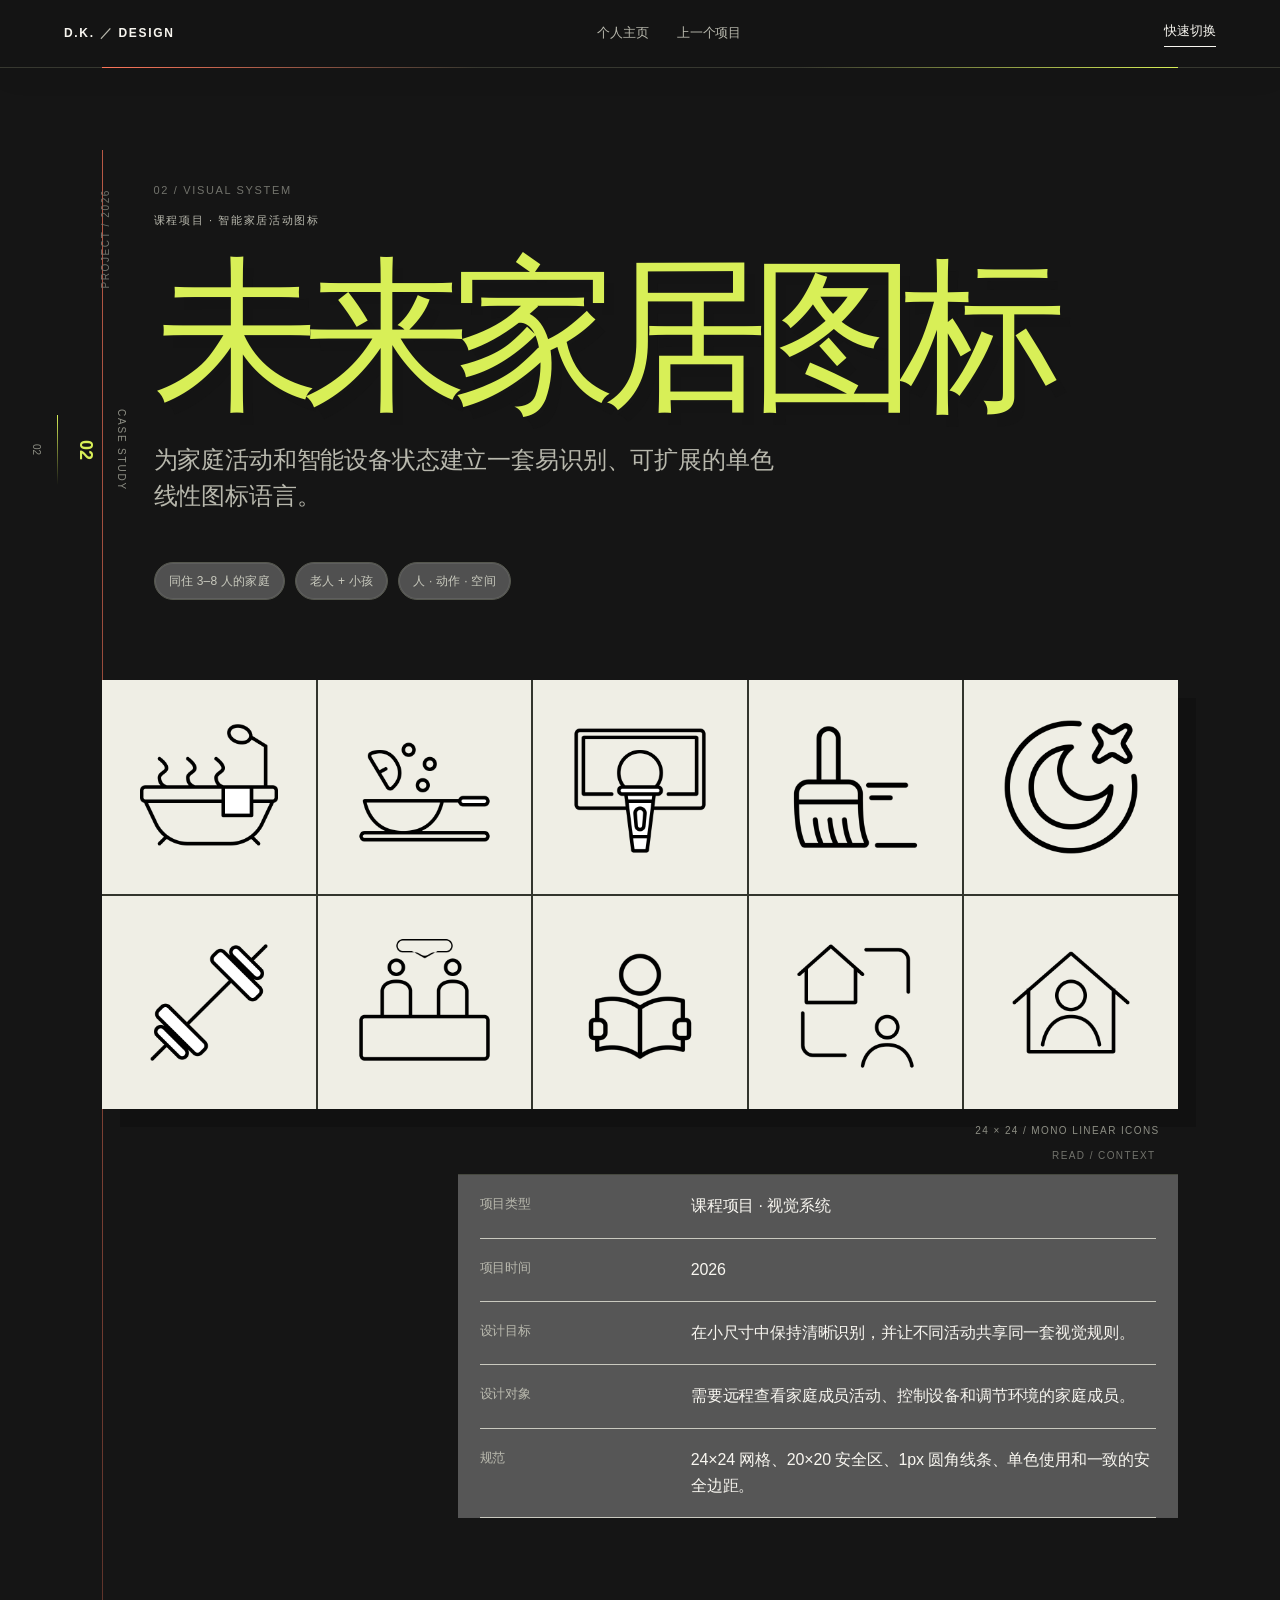
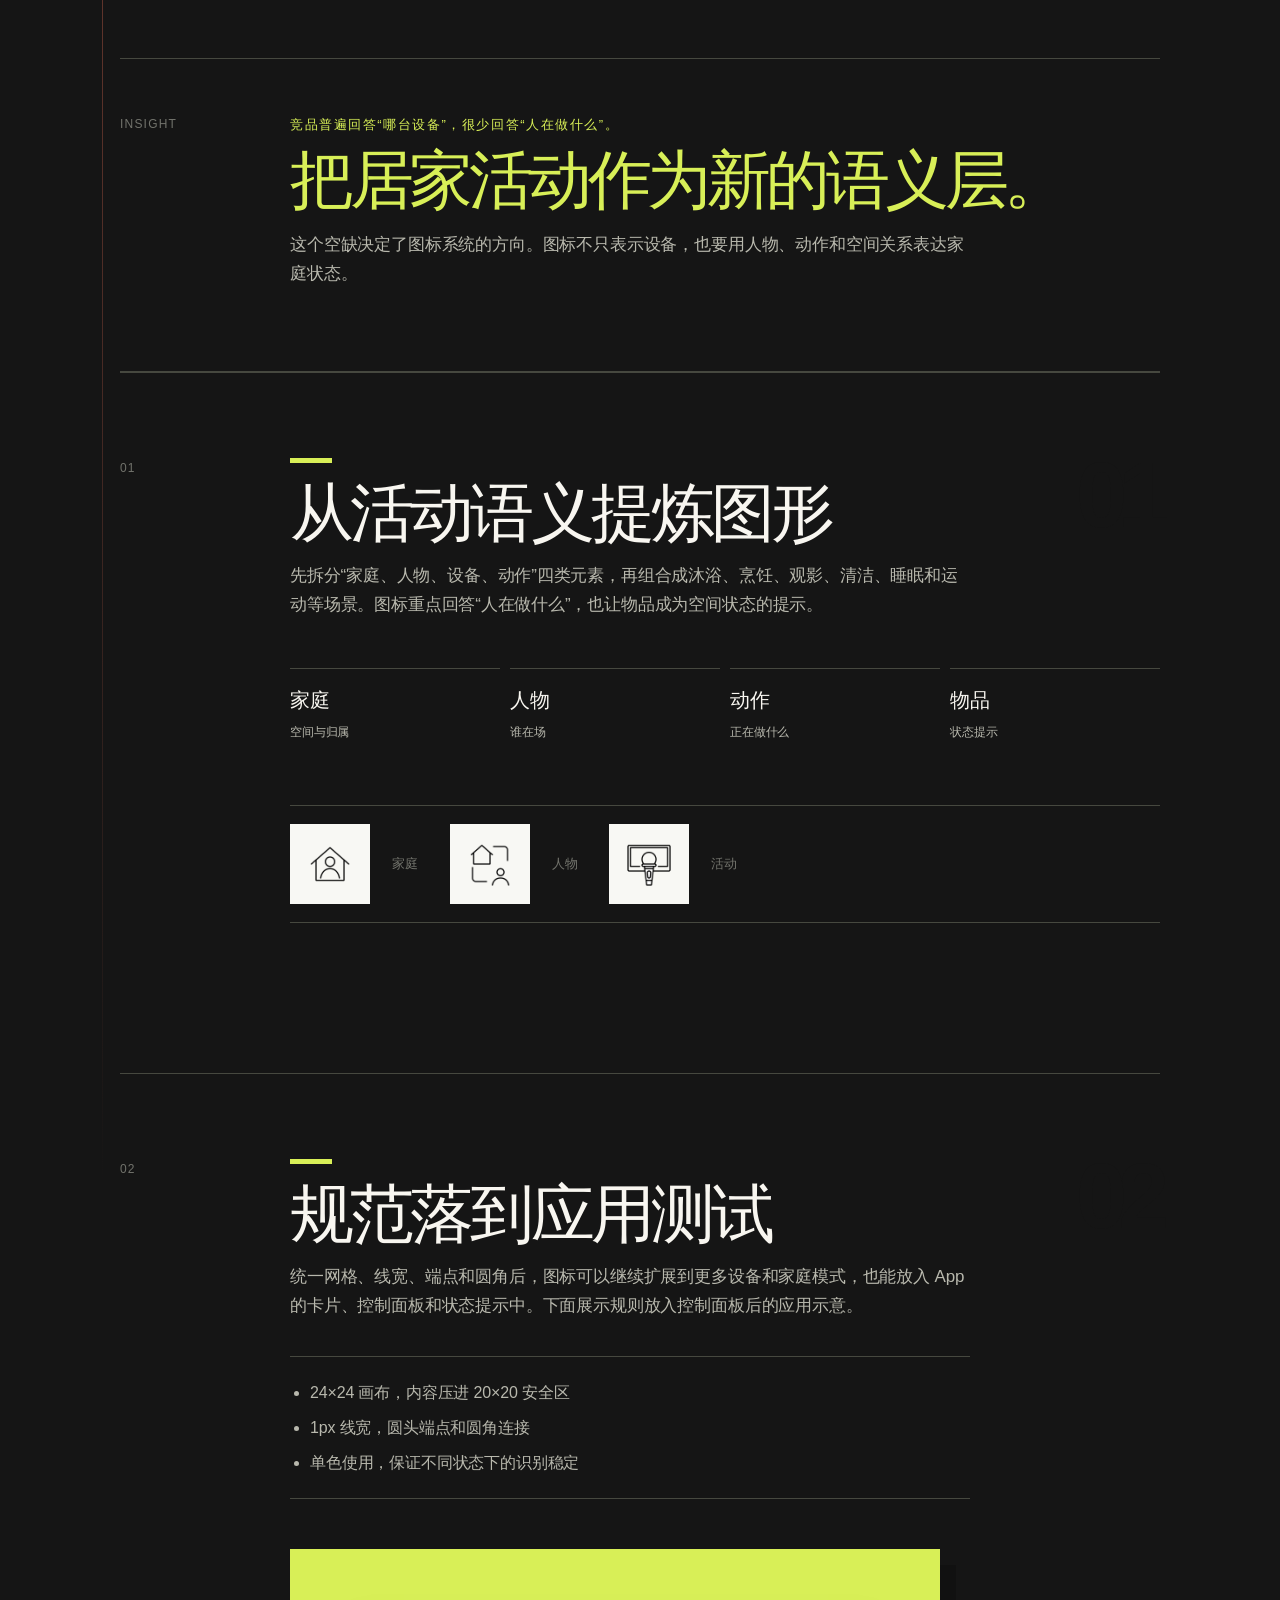
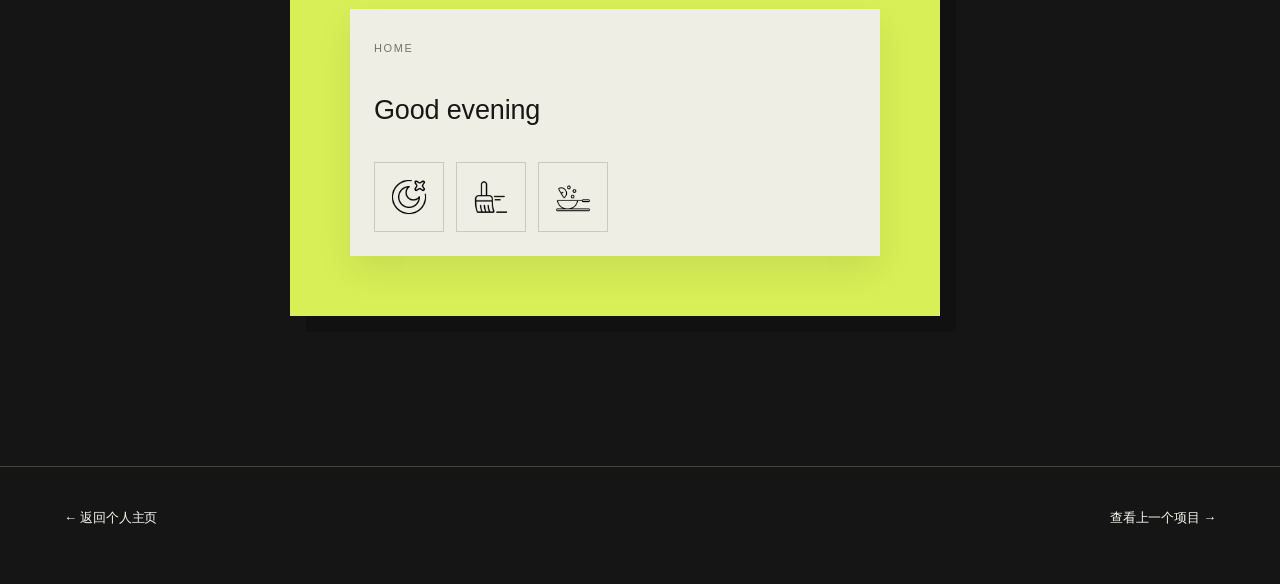
==== icons.html @ 0015fddf "Add portfolio site" ====
<!doctype html>
<html lang="zh-CN">
<head>
  <meta charset="UTF-8" />
  <meta name="viewport" content="width=device-width, initial-scale=1.0" />
  <meta name="description" content="未来家居图标：面向居家活动的智能家居图标系统设计项目。" />
  <title>未来家居图标｜邓康杰</title>
  <link rel="stylesheet" href="styles.css" />
</head>
<body class="case-page icons-page">
  <header class="site-header">
    <a class="brand" href="index.html" aria-label="返回个人主页">D.K. <span>／</span> DESIGN</a>
    <button class="menu-toggle" type="button" aria-expanded="false" aria-controls="site-nav">菜单</button>
    <nav id="site-nav" class="site-nav" aria-label="项目导航">
      <a href="index.html">个人主页</a><a href="movie.html">上一个项目</a>
    </nav>
    <button class="directory-trigger" type="button" aria-expanded="false" aria-controls="global-directory">快速切换</button>
  </header>

  <main>
    <div class="case-rail" aria-hidden="true"><span>CASE STUDY</span><b>02</b><i></i><small>02</small></div><section class="case-study section-pad">
      <div class="case-top reveal"><p class="eyebrow">02 / VISUAL SYSTEM</p><p class="case-date">课程项目 · 智能家居活动图标</p><h1>未来家居图标</h1><p class="case-lead">为家庭活动和智能设备状态建立一套易识别、可扩展的单色线性图标语言。</p><div class="case-tags"><span>同住 3–8 人的家庭</span><span>老人 + 小孩</span><span>人 · 动作 · 空间</span></div></div>
      <div class="icon-wall reveal"><img src="assets/icons/TJ-1.png" alt="浴缸图标" /><img src="assets/icons/TJ-2.png" alt="烹饪图标" /><img src="assets/icons/TJ-3.png" alt="观影图标" /><img src="assets/icons/TJ-4.png" alt="清洁图标" /><img src="assets/icons/TJ-5.png" alt="睡眠图标" /><img src="assets/icons/TJ-6.png" alt="运动图标" /><img src="assets/icons/TJ-7.png" alt="家庭互动图标" /><img src="assets/icons/TJ-8.png" alt="阅读图标" /><img src="assets/icons/TJ-9.png" alt="家庭成员图标" /><img src="assets/icons/TJ-10.png" alt="居家图标" /></div>
      <div class="case-meta reveal"><p>项目类型</p><strong>课程项目 · 视觉系统</strong><p>项目时间</p><strong>2026</strong><p>设计目标</p><strong>在小尺寸中保持清晰识别，并让不同活动共享同一套视觉规则。</strong><p>设计对象</p><strong>需要远程查看家庭成员活动、控制设备和调节环境的家庭成员。</strong><p>规范</p><strong>24×24 网格、20×20 安全区、1px 圆角线条、单色使用和一致的安全边距。</strong></div>
      <div class="case-insight reveal"><div class="case-label">INSIGHT</div><div><p class="insight-kicker">竞品普遍回答“哪台设备”，很少回答“人在做什么”。</p><h2>把居家活动作为新的语义层。</h2><p>这个空缺决定了图标系统的方向。图标不只表示设备，也要用人物、动作和空间关系表达家庭状态。</p></div></div>
      <div class="case-section reveal" data-step="01"><div class="case-label">01</div><div><h2>从活动语义提炼图形</h2><p>先拆分“家庭、人物、设备、动作”四类元素，再组合成沐浴、烹饪、观影、清洁、睡眠和运动等场景。图标重点回答“人在做什么”，也让物品成为空间状态的提示。</p><div class="semantic-grid"><div><strong>家庭</strong><span>空间与归属</span></div><div><strong>人物</strong><span>谁在场</span></div><div><strong>动作</strong><span>正在做什么</span></div><div><strong>物品</strong><span>状态提示</span></div></div><div class="icon-row"><img src="assets/icons/TJ-10.png" alt="居家图标" /><span>家庭</span><img src="assets/icons/TJ-9.png" alt="家庭成员图标" /><span>人物</span><img src="assets/icons/TJ-3.png" alt="观影图标" /><span>活动</span></div></div></div>
      <div class="case-section reveal" data-step="02"><div class="case-label">02</div><div><h2>规范落到应用测试</h2><p>统一网格、线宽、端点和圆角后，图标可以继续扩展到更多设备和家庭模式，也能放入 App 的卡片、控制面板和状态提示中。下面展示规则放入控制面板后的应用示意。</p><ul class="spec-list"><li>24×24 画布，内容压进 20×20 安全区</li><li>1px 线宽，圆头端点和圆角连接</li><li>单色使用，保证不同状态下的识别稳定</li></ul><div class="icon-application"><div class="fake-ui"><span>HOME</span><b>Good evening</b><div class="fake-icons"><img src="assets/icons/TJ-5.png" alt="睡眠图标" /><img src="assets/icons/TJ-4.png" alt="清洁图标" /><img src="assets/icons/TJ-2.png" alt="烹饪图标" /></div></div></div></div></div>
    </section>
  </main>
  <div id="global-directory" class="global-directory" role="dialog" aria-modal="true" aria-labelledby="directory-title" hidden>
    <div class="directory-panel">
      <div class="directory-head"><p class="eyebrow">QUICK DIRECTORY</p><button class="directory-close" type="button" aria-label="关闭作品目录">×</button></div>
      <h2 id="directory-title">作品目录</h2>
      <p class="directory-description">快速进入项目页面，也可以回到首页查看完整目录。</p>
      <div class="directory-list">
        <a class="directory-item" href="index.html#works"><span>00</span><strong>作品目录</strong><small>INDEX</small><i aria-hidden="true">↗</i></a>
        <a class="directory-item" href="movie.html"><span>01</span><strong>电影盒子</strong><small>PRODUCT EXPERIENCE</small><i aria-hidden="true">↗</i></a>
        <a class="directory-item" href="icons.html"><span>02</span><strong>未来家居图标</strong><small>VISUAL SYSTEM</small><i aria-hidden="true">↗</i></a>
      </div>
    </div>
  </div>
  <footer class="case-footer section-pad"><a href="index.html">← 返回个人主页</a><a href="movie.html">查看上一个项目 →</a></footer>
  <div class="lightbox" role="dialog" aria-modal="true" aria-label="图片预览" hidden><button class="lightbox-close" aria-label="关闭图片预览">×</button><img src="" alt="" /></div>
  <script src="script.js"></script>
</body>
</html>
---- styles.css ----
:root{--ink:#1c1c1b;--muted:#777773;--line:#d9d9d2;--paper:#f8f8f4;--accent:#c9d9c2;--max:1180px}*{box-sizing:border-box}html{scroll-behavior:smooth}body{margin:0;color:var(--ink);background:var(--paper);font-family:Arial,"Microsoft YaHei",sans-serif;font-size:16px;line-height:1.7}a{color:inherit;text-decoration:none}img{display:block;max-width:100%}.site-header{position:fixed;z-index:10;top:0;left:0;right:0;height:68px;padding:0 5vw;display:flex;align-items:center;justify-content:space-between;background:rgba(248,248,244,.9);backdrop-filter:blur(14px);border-bottom:1px solid rgba(28,28,27,.08)}.brand{font-size:12px;letter-spacing:.14em}.brand span{color:#9a9a92}.site-nav{display:flex;gap:28px;font-size:13px}.site-nav a:hover,.text-link:hover{color:#7b9472}.menu-toggle{display:none;background:none;border:0;font:inherit}.section-pad{max-width:var(--max);margin:auto;padding-left:5vw;padding-right:5vw}.hero{min-height:94vh;padding-top:170px;display:grid;grid-template-columns:1.2fr .8fr;align-items:center;border-bottom:1px solid var(--line)}.eyebrow,.project-no,.case-date{font-size:11px;letter-spacing:.15em;color:var(--muted);text-transform:uppercase}.hero h1{font-size:clamp(48px,8vw,108px);line-height:1.02;font-weight:400;letter-spacing:-.07em;margin:28px 0}.hero h1 em{font-style:normal;color:#7a9472}.hero-intro{max-width:450px;color:var(--muted);font-size:17px}.text-link{display:inline-flex;gap:20px;margin-top:28px;border-bottom:1px solid var(--ink);padding-bottom:6px;font-size:13px}.hero-mark{justify-self:end;width:230px;height:230px;border:1px solid var(--ink);border-radius:50%;display:flex;flex-direction:column;align-items:center;justify-content:center;transform:rotate(12deg)}.hero-mark span{font-size:70px;line-height:1;font-weight:700}.hero-mark b{font-size:11px;letter-spacing:.2em}.work{padding-top:150px}.section-heading h2,.about h2,.site-footer h2{font-weight:400;font-size:clamp(38px,5vw,68px);line-height:1.12;letter-spacing:-.05em;margin:18px 0 80px}.project-list{display:grid;gap:100px}.project-card{display:grid;grid-template-columns:35% 65%;min-height:520px;border-top:1px solid var(--line);padding-top:26px}.project-info{padding-right:50px}.project-info h3{font-size:clamp(36px,5vw,70px);font-weight:400;letter-spacing:-.06em;margin:35px 0 20px}.project-info p:not(.project-no){color:var(--muted);max-width:310px}.project-visual{background:#dce9d7;padding:25px;display:flex;align-items:center;justify-content:center}.project-visual img{width:52%;box-shadow:0 20px 40px rgba(0,0,0,.12)}.project-icons{background:#1f1f1d;color:#f8f8f4;padding:26px 0 0 26px}.project-icons .project-no,.project-icons .project-info p:not(.project-no){color:#a8aaa2}.project-icons .text-link{border-color:#f8f8f4}.icon-showcase{background:#e8e7df;display:grid;grid-template-columns:repeat(2,1fr);gap:1px;padding:60px}.icon-showcase img{background:white;width:100%;padding:18px}.about{display:grid;grid-template-columns:1fr 1fr;gap:100px;padding-top:180px;padding-bottom:180px;border-bottom:1px solid var(--line)}.about h2{margin-bottom:0}.about-copy{max-width:430px;align-self:end;color:var(--muted)}.small-note{font-size:13px;margin-top:50px}.case-study{padding-top:160px}.case-top{max-width:900px}.case-top h2{font-size:clamp(60px,10vw,150px);font-weight:400;letter-spacing:-.09em;line-height:.95;margin:38px 0}.case-lead{font-size:21px;max-width:660px;color:var(--muted)}.case-hero-image{width:100%;margin:80px 0 25px;max-height:680px;object-fit:cover;object-position:top}.case-meta{display:grid;grid-template-columns:1fr 2fr;max-width:650px;margin:65px 0 140px;margin-left:auto;border-top:1px solid var(--line)}.case-meta>*{padding:18px 0;border-bottom:1px solid var(--line);margin:0}.case-meta p{color:var(--muted);font-size:13px}.case-meta strong{font-weight:400}.case-section{display:grid;grid-template-columns:130px 1fr;gap:40px;border-top:1px solid var(--line);padding:60px 0 120px}.case-label{font-size:12px;color:var(--muted);letter-spacing:.1em}.case-section h3{font-size:clamp(30px,4vw,52px);font-weight:400;letter-spacing:-.05em;margin:0 0 18px}.case-section p{max-width:680px;color:var(--muted);font-size:17px}.split-images{display:grid;grid-template-columns:1fr 1fr;gap:20px;margin-top:55px}.split-images figure{margin:0}.split-images img{width:100%;height:420px;object-fit:cover;object-position:top}.split-images figcaption{font-size:12px;color:var(--muted);margin-top:10px}.process-strip{display:flex;gap:22px;align-items:center;margin:55px 0 20px;font-size:18px}.process-strip i{color:#91a689;font-style:normal}.phone-grid{display:grid;grid-template-columns:repeat(4,1fr);gap:14px;margin-top:55px}.phone-grid img{width:100%;height:480px;object-fit:cover;object-position:top;background:#eee}.icon-case{background:#e9e9e2;max-width:none;padding-left:max(5vw,calc((100vw - var(--max))/2 + 5vw));padding-right:max(5vw,calc((100vw - var(--max))/2 + 5vw))}.icon-wall{display:grid;grid-template-columns:repeat(5,1fr);gap:1px;margin-top:80px;background:#d2d2ca}.icon-wall img{background:#f8f8f4;padding:22px;width:100%}.icon-row{display:flex;align-items:center;gap:22px;margin-top:55px}.icon-row img{width:80px;background:#f8f8f4;padding:12px}.icon-row span{font-size:13px;color:var(--muted);margin-right:10px}.icon-application{margin-top:50px;background:#d5dfd0;padding:60px;max-width:650px}.fake-ui{background:#f8f8f4;padding:24px;min-height:240px;box-shadow:0 15px 35px rgba(0,0,0,.08)}.fake-ui span{font-size:11px;color:var(--muted);letter-spacing:.15em}.fake-ui b{display:block;font-size:27px;font-weight:400;margin:28px 0}.fake-icons{display:flex;gap:12px}.fake-icons img{width:70px;padding:12px;border:1px solid var(--line)}.site-footer{padding-top:160px;padding-bottom:40px;display:grid;grid-template-columns:1fr 1fr;gap:80px}.site-footer h2{margin-bottom:0}.footer-links{align-self:end}.footer-links a{font-size:18px;border-bottom:1px solid var(--ink)}.footer-links p{color:var(--muted);font-size:13px}.copyright{grid-column:1/-1;border-top:1px solid var(--line);padding-top:22px;color:var(--muted);font-size:12px}.reveal{opacity:0;transform:translateY(24px);transition:opacity .7s ease,transform .7s ease}.reveal.visible{opacity:1;transform:none}.lightbox{position:fixed;z-index:20;inset:0;background:rgba(20,20,18,.9);display:grid;place-items:center;padding:5vw}.lightbox[hidden]{display:none}.lightbox img{max-height:90vh;max-width:90vw;object-fit:contain}.lightbox-close{position:absolute;right:28px;top:18px;background:none;border:0;color:white;font-size:42px;font-weight:200;cursor:pointer}@media(max-width:700px){.site-header{height:58px;padding:0 20px}.menu-toggle{display:block;font-size:12px}.site-nav{display:none;position:absolute;top:58px;left:0;right:0;background:var(--paper);padding:18px 20px;flex-direction:column;gap:10px;border-bottom:1px solid var(--line)}.site-nav.open{display:flex}.hero{min-height:auto;padding-top:130px;padding-bottom:90px;display:block}.hero h1{font-size:58px}.hero-intro{font-size:16px}.hero-mark{width:150px;height:150px;margin:70px 0 0 auto}.hero-mark span{font-size:46px}.work{padding-top:100px}.section-heading h2{margin-bottom:55px}.section-note{margin-top:-35px;margin-bottom:40px}.catalog-toolbar{gap:20px;margin-bottom:40px}.project-list{gap:75px}.project-card{display:block;min-height:0;padding-top:18px}.project-info{padding-right:0}.project-info h3{font-size:48px;margin:20px 0 12px}.project-visual{margin-top:35px;padding:18px}.project-visual img{width:60%}.project-icons{padding:18px 0 0 18px}.icon-showcase{padding:28px}.about{display:block;padding-top:110px;padding-bottom:110px}.about h2{margin-bottom:45px}.case-study{padding-top:100px}.case-top h2{font-size:70px;margin:26px 0}.case-lead{font-size:18px}.case-hero-image{margin-top:50px}.case-meta{margin:45px 0 90px;grid-template-columns:1fr 1.6fr}.case-section{grid-template-columns:1fr;gap:14px;padding:38px 0 75px}.case-section h3{font-size:36px}.case-section p{font-size:16px}.split-images{grid-template-columns:1fr;gap:28px;margin-top:35px}.split-images img{height:auto}.process-strip{gap:9px;font-size:14px}.phone-grid{grid-template-columns:repeat(2,1fr);gap:9px;margin-top:35px}.phone-grid img{height:330px}.icon-wall{grid-template-columns:repeat(2,1fr);margin-top:50px}.icon-row{gap:10px;flex-wrap:wrap}.icon-row img{width:60px}.icon-application{padding:25px;margin-top:35px}.site-footer{display:block;padding-top:110px}.footer-links{margin-top:50px}.copyright{margin-top:90px}}
.section-note{color:var(--muted);max-width:420px;margin-top:-56px;margin-bottom:56px}.catalog-toolbar{display:flex;gap:28px;border-bottom:1px solid var(--line);margin-bottom:55px;overflow:auto}.catalog-filter{background:none;border:0;border-bottom:2px solid transparent;padding:0 0 14px;color:var(--muted);font:inherit;font-size:13px;white-space:nowrap;cursor:pointer}.catalog-filter span{font-size:11px;margin-left:8px}.catalog-filter.is-active{color:var(--ink);border-color:var(--ink)}
.directory-trigger{background:none;border:0;border-bottom:1px solid var(--ink);padding:0 0 3px;color:var(--ink);font:inherit;font-size:13px;cursor:pointer}.global-directory{position:fixed;z-index:30;inset:0;background:rgba(28,28,27,.18);backdrop-filter:blur(6px)}.global-directory[hidden]{display:none}.directory-panel{position:absolute;top:0;right:0;width:min(520px,92vw);height:100%;background:var(--paper);padding:42px clamp(26px,5vw,70px);box-shadow:-20px 0 60px rgba(0,0,0,.12);overflow:auto}.directory-head{display:flex;align-items:center;justify-content:space-between}.directory-close{border:0;background:none;font-size:36px;font-weight:200;line-height:1;cursor:pointer}.directory-panel h2{font-size:clamp(48px,7vw,82px);font-weight:400;letter-spacing:-.07em;line-height:1;margin:80px 0 20px}.directory-description{color:var(--muted);max-width:300px;margin-bottom:55px}.directory-list{border-top:1px solid var(--line)}.directory-item{display:grid;grid-template-columns:40px 1fr auto 22px;align-items:center;gap:12px;padding:22px 0;border-bottom:1px solid var(--line);transition:padding .25s ease,background .25s ease}.directory-item:hover{padding-left:10px;background:#eef0e9}.directory-item span{font-size:12px;color:var(--muted)}.directory-item strong{font-size:20px;font-weight:400}.directory-item small{font-size:11px;color:var(--muted);letter-spacing:.08em}.directory-item i{font-style:normal;color:var(--muted)}.directory-open{overflow:hidden}@media(max-width:700px){.site-header{gap:16px}.directory-trigger{margin-left:auto}.directory-panel{padding:28px 22px}.directory-panel h2{margin-top:65px}.directory-item{grid-template-columns:32px 1fr 20px}.directory-item small{display:none}}

/* Editorial visual direction */
:root{--ink:#171715;--muted:#72736c;--line:#c9c9bf;--paper:#f1eee7;--night:#151515;--lime:#d8ef57;--coral:#ff765a;--sage:#b9d4bd}
body{background:var(--paper);color:var(--ink);font-family:"Arial","Microsoft YaHei",sans-serif;letter-spacing:-.01em}.site-header{background:rgba(241,238,231,.88);border-bottom:1px solid rgba(23,23,21,.16)}.brand{font-weight:700;color:var(--ink)}.hero{max-width:none;min-height:100vh;padding:150px 8vw 90px;background:var(--night);color:#f8f6f0;grid-template-columns:minmax(0,1.5fr) minmax(220px,.5fr);position:relative;overflow:hidden}.hero:before{content:"";position:absolute;width:42vw;height:42vw;right:-14vw;top:15vh;border-radius:50%;background:radial-gradient(circle at 35% 35%,var(--coral),transparent 62%);opacity:.9;filter:blur(4px)}.hero:after{content:"";position:absolute;left:54%;bottom:-20%;width:22vw;height:70vh;background:var(--lime);transform:rotate(27deg);opacity:.85}.hero-copy,.hero-mark{position:relative;z-index:1}.hero .eyebrow{color:#aaa99f}.hero h1{font-size:clamp(66px,11vw,168px);line-height:.9;letter-spacing:-.1em;margin:34px 0 38px;max-width:920px}.hero h1 em{color:var(--lime)}.hero-intro{color:#bcbcb4;max-width:500px;font-size:18px;line-height:1.8}.hero .text-link{border-color:#f8f6f0}.hero-mark{justify-self:end;width:250px;height:250px;border-color:#f8f6f0;transform:rotate(-11deg);background:rgba(255,255,255,.04)}.hero-mark span{color:var(--lime)}.hero-mark b{color:#f8f6f0}.work{max-width:none;padding:150px 8vw 170px}.section-heading h2,.about h2,.site-footer h2{font-size:clamp(52px,7vw,112px);letter-spacing:-.1em}.section-heading{max-width:740px}.section-note{font-size:18px;max-width:500px}.catalog-toolbar{margin-top:75px;border-color:var(--ink);gap:34px}.catalog-filter{font-size:14px}.project-list{gap:140px}.project-card{min-height:650px;grid-template-columns:31% 69%;border-top:2px solid var(--ink);padding-top:28px;position:relative}.project-card:nth-child(2){transform:translateX(7vw)}.project-info{padding-right:70px}.project-info h3{font-size:clamp(50px,7vw,108px);line-height:.9;margin:44px 0 28px}.project-info p:not(.project-no){font-size:17px;line-height:1.8}.project-visual{padding:50px;background:var(--sage);min-height:580px;align-items:center}.project-visual img{width:46%;box-shadow:28px 28px 0 rgba(23,23,21,.18);transition:transform .4s ease}.project-card:hover .project-visual img{transform:translateY(-10px) rotate(2deg)}.project-icons{background:var(--night);color:#f8f6f0;padding:28px 0 0 28px}.project-icons .project-visual{background:var(--lime)}.project-icons .project-info p:not(.project-no){color:#c4c4ba}.icon-showcase{background:#e2e3d7;padding:55px;gap:8px}.icon-showcase img{padding:25px}.about{max-width:none;padding:170px 8vw;background:#d9dfd5;border:0;grid-template-columns:1.15fr .85fr}.about h2{font-size:clamp(50px,6.6vw,100px)}.about-copy{color:#4c554c;font-size:18px;line-height:1.8}.case-study{max-width:none;padding:170px 8vw 0}.case-study:not(.icon-case){background:#f1eee7}.case-top{max-width:1050px}.case-top h2{font-size:clamp(82px,13vw,205px);line-height:.82;color:var(--ink)}.case-lead{font-size:24px;line-height:1.5;max-width:720px}.case-hero-image{margin:90px 0 30px;max-height:720px;box-shadow:20px 20px 0 var(--coral);object-fit:cover}.case-meta{max-width:720px}.case-section{max-width:1040px;margin-left:auto;margin-right:auto;padding:85px 0 150px}.case-section h3{font-size:clamp(40px,5vw,76px);line-height:.95}.split-images img{height:520px}.process-strip{font-size:25px;border-top:1px solid var(--ink);border-bottom:1px solid var(--ink);padding:22px 0;justify-content:space-between}.phone-grid img{height:520px}.icon-case{background:var(--night);color:#f8f6f0}.icon-case .eyebrow,.icon-case .case-date,.icon-case .case-lead,.icon-case .case-meta p,.icon-case .case-section p{color:#b8b8ad}.icon-case .case-top h2{color:var(--lime)}.icon-wall{background:#33352d;gap:2px}.icon-wall img{background:#efeee5}.icon-case .case-section{border-color:#46483f}.icon-application{background:var(--lime)}.fake-ui{background:#efeee5;color:var(--ink)}.site-footer{max-width:none;padding:170px 8vw 45px;background:var(--coral);color:var(--ink)}.site-footer .eyebrow{color:#5d2c22}.footer-links a{border-color:var(--ink)}.copyright{border-color:rgba(23,23,21,.4)}.directory-panel{background:#f1eee7}.directory-item:hover{background:var(--lime)}
@media(max-width:700px){.hero{padding:125px 22px 80px;min-height:850px;display:block}.hero:after{left:58%;bottom:-15%;width:28vw}.hero h1{font-size:65px;line-height:.92}.hero-intro{font-size:16px}.hero-mark{width:150px;height:150px;margin:80px 0 0 auto}.work{padding:100px 22px}.section-heading h2{font-size:58px}.catalog-toolbar{margin-top:55px}.project-list{gap:90px}.project-card,.project-card:nth-child(2){display:block;min-height:0;transform:none}.project-info{padding-right:0}.project-info h3{font-size:62px}.project-visual{min-height:390px;padding:30px}.project-visual img{width:58%}.project-icons{padding:18px 0 0 18px}.icon-showcase{padding:25px}.about{padding:110px 22px;display:block}.about h2{font-size:56px}.about-copy{font-size:16px;margin-top:42px}.case-study{padding:110px 22px 0}.case-top h2{font-size:78px}.case-lead{font-size:19px}.case-hero-image{margin-top:60px;box-shadow:12px 12px 0 var(--coral)}.case-section{padding:55px 0 90px}.process-strip{font-size:16px;gap:8px}.phone-grid img{height:380px}.icon-wall{margin-top:55px}.site-footer{padding:110px 22px 35px}.site-footer h2{font-size:58px}}

/* Layout refinements */
.site-header{gap:28px}
.directory-trigger{margin-left:auto}
.design-brief{max-width:none;padding-top:150px;padding-bottom:155px;background:var(--night);color:#f8f6f0;display:grid;grid-template-columns:minmax(280px,.85fr) minmax(0,1.15fr);gap:9vw;position:relative;overflow:hidden}
.design-brief:after{content:"";position:absolute;width:34vw;height:34vw;border-radius:50%;right:-13vw;bottom:-18vw;background:var(--coral);opacity:.85}
.brief-heading,.brief-grid{position:relative;z-index:1}
.brief-heading .eyebrow{color:#aaa99f}
.brief-heading h2{font-size:clamp(50px,6vw,96px);line-height:.94;letter-spacing:-.09em;font-weight:400;margin:28px 0 0}
.brief-grid{display:grid;grid-template-columns:repeat(3,1fr);gap:16px;align-self:end}
.brief-grid article{border-top:1px solid #5f6059;padding-top:18px;min-height:230px}
.brief-grid article span{font:700 12px/1 Arial,sans-serif;color:var(--lime)}
.brief-grid h3{font-size:21px;line-height:1.2;font-weight:400;margin:38px 0 14px}
.brief-grid p{color:#b8b8ad;font-size:15px;line-height:1.7;margin:0;max-width:220px}
.project-card:nth-child(2){transform:none;grid-template-columns:69% 31%}
.project-card:nth-child(2) .project-info{order:2;padding-left:70px;padding-right:0}
.project-card:nth-child(2) .project-visual{order:1}
.case-tags{display:flex;flex-wrap:wrap;gap:10px;margin-top:48px}
.case-tags span{border:1px solid var(--line);border-radius:999px;padding:8px 14px;color:var(--muted);font-size:12px;letter-spacing:.02em}
.icon-case .case-tags span{border-color:#55574e;color:#c8c9bd}
.case-meta{grid-template-columns:1fr 2.2fr}
.case-meta strong{line-height:1.65}
@media(max-width:700px){
  .site-header{gap:12px}
  .directory-trigger{margin-left:auto}
  .design-brief{display:block;padding:100px 22px 105px}
  .design-brief:after{width:65vw;height:65vw;right:-30vw;bottom:-30vw}
  .brief-heading h2{font-size:56px}
  .brief-grid{grid-template-columns:1fr;gap:42px;margin-top:72px}
  .brief-grid article{min-height:0;padding-top:15px}
  .brief-grid h3{margin:22px 0 10px}
  .project-card:nth-child(2){display:block}
  .project-card:nth-child(2) .project-info{padding-left:0}
  .project-card:nth-child(2) .project-visual{order:initial}
  .case-tags{gap:7px;margin-top:34px}
  .case-tags span{padding:7px 11px;font-size:11px}
  .case-meta{grid-template-columns:1fr 1.6fr}
}

/* Separated page layout */
.home-page .site-header,.case-page .site-header{background:rgba(241,238,231,.9)}
.home-hero{max-width:none;min-height:100vh;padding:170px 8vw 110px;background:var(--night);color:#f8f6f0;display:grid;grid-template-columns:minmax(0,1.4fr) minmax(220px,.6fr);align-items:center;position:relative;overflow:hidden}
.home-hero:before{content:"";position:absolute;width:44vw;height:44vw;right:-14vw;top:12vh;border-radius:50%;background:radial-gradient(circle at 35% 35%,var(--coral),transparent 63%)}
.home-hero:after{content:"";position:absolute;left:57%;bottom:-26%;width:20vw;height:70vh;background:var(--lime);transform:rotate(28deg);opacity:.9}
.home-hero-copy,.home-index{position:relative;z-index:1}
.home-hero .eyebrow{color:#aaa99f}
.home-hero h1{font-size:clamp(72px,12vw,174px);line-height:.9;letter-spacing:-.1em;font-weight:400;margin:35px 0 40px}
.home-hero h1 em{font-style:normal;color:var(--lime)}
.home-intro{max-width:520px;color:#bcbcb4;font-size:18px;line-height:1.8;margin:0}
.home-index{justify-self:end;width:250px;height:250px;border:1px solid #f8f6f0;border-radius:50%;display:flex;flex-direction:column;align-items:center;justify-content:center;transform:rotate(-11deg);background:rgba(255,255,255,.04)}
.home-index span{font-size:64px;line-height:1;color:var(--lime);font-weight:700}.home-index b{font-size:11px;letter-spacing:.2em;line-height:1.7;margin-top:15px}
.profile-section{max-width:none;padding-top:175px;padding-bottom:175px;background:var(--paper);display:grid;grid-template-columns:1.15fr .85fr;gap:10vw;border-bottom:1px solid var(--line)}
.profile-section h2,.direction-section h2{font-size:clamp(52px,7vw,112px);line-height:.95;letter-spacing:-.1em;font-weight:400;margin:26px 0 0}
.profile-copy{align-self:end;max-width:470px;color:#4c554c;font-size:18px;line-height:1.85}.profile-copy p{margin:0 0 28px}
.direction-section{max-width:none;padding-top:155px;padding-bottom:160px;background:#d9dfd5;display:grid;grid-template-columns:.9fr 1.1fr;gap:9vw}
.direction-heading h2{font-size:clamp(50px,6vw,96px)}.direction-grid{display:grid;grid-template-columns:repeat(3,1fr);gap:16px;align-self:end}
.direction-grid article{border-top:1px solid #8e978c;padding-top:16px;min-height:220px}.direction-grid article span{font-size:12px;color:#6d7e69;font-weight:700}.direction-grid h3{font-size:21px;font-weight:400;margin:38px 0 12px}.direction-grid p{max-width:210px;color:#4c554c;font-size:15px;line-height:1.7;margin:0}
.work-entry{max-width:none;padding-top:145px;padding-bottom:165px;background:var(--paper)}.work-entry-list{border-top:2px solid var(--ink);margin-top:42px}.work-entry-item{display:grid;grid-template-columns:55px 1fr auto 120px;align-items:center;gap:18px;padding:26px 0;border-bottom:1px solid var(--line);transition:padding .25s ease,background .25s ease}.work-entry-item:hover{padding-left:14px;background:var(--lime)}.work-entry-item span,.work-entry-item small{font-size:11px;color:var(--muted)}.work-entry-item strong{font-size:clamp(27px,4vw,52px);font-weight:400;letter-spacing:-.06em}.work-entry-item small{letter-spacing:.12em}.work-entry-item i{font-style:normal;font-size:13px}
.case-page{background:var(--paper)}.case-page .case-study{max-width:none;padding:170px 8vw 0}.case-page .case-top{max-width:1060px}.case-page .case-top h1{font-size:clamp(82px,13vw,205px);line-height:.82;color:var(--ink);font-weight:400;letter-spacing:-.1em;margin:38px 0}.case-page .case-section{max-width:1040px}.case-page .case-section h2{font-size:clamp(40px,5vw,76px);line-height:.95;font-weight:400;letter-spacing:-.06em;margin:0 0 18px}.case-footer{max-width:none;padding-top:40px;padding-bottom:55px;display:flex;justify-content:space-between;border-top:1px solid var(--line);font-size:13px}.case-footer a:hover{color:#7b9472}
.icons-page{background:var(--night);color:#f8f6f0}.icons-page .site-header{background:rgba(21,21,21,.9);color:#f8f6f0;border-bottom-color:#373830}.icons-page .brand,.icons-page .menu-toggle{color:#f8f6f0}.icons-page .brand span,.icons-page .site-nav a{color:#b8b8ad}.icons-page .case-study{background:var(--night)}.icons-page .case-top h1{color:var(--lime)}.icons-page .case-lead,.icons-page .case-date,.icons-page .case-meta p,.icons-page .case-section p{color:#b8b8ad}.icons-page .case-tags span{border-color:#55574e;color:#c8c9bd}.icons-page .case-meta,.icons-page .case-section{border-color:#46483f}.icons-page .icon-wall{margin-top:80px;background:#33352d;gap:2px}.icons-page .icon-wall img{background:#efeee5}.icons-page .icon-application{background:var(--lime)}.icons-page .case-footer{border-color:#46483f}.icons-page .case-footer a{color:#f8f6f0}
.movie-page .case-hero-image{box-shadow:20px 20px 0 var(--coral)}
@media(max-width:700px){
  .home-hero{display:block;min-height:850px;padding:125px 22px 80px}.home-hero h1{font-size:66px}.home-intro{font-size:16px}.home-index{width:150px;height:150px;margin:80px 0 0 auto}.home-index span{font-size:44px}.home-index b{font-size:9px}
  .profile-section,.direction-section{display:block;padding:110px 22px}.profile-section h2,.direction-section h2{font-size:57px}.profile-copy{font-size:16px;margin-top:45px}.direction-grid{grid-template-columns:1fr;gap:42px;margin-top:70px}.direction-grid article{min-height:0}.direction-grid h3{margin:22px 0 10px}
  .work-entry{padding:105px 22px 115px}.work-entry-item{grid-template-columns:34px 1fr 20px;gap:10px}.work-entry-item small{display:none}.work-entry-item strong{font-size:35px}.work-entry-item i{font-size:0}.work-entry-item i::after{content:"↗";font-size:16px}
  .case-page .case-study{padding:110px 22px 0}.case-page .case-top h1{font-size:78px;margin:27px 0}.case-page .case-section{padding:55px 0 90px}.case-page .case-hero-image{margin-top:60px;box-shadow:12px 12px 0 var(--coral)}.case-page .case-footer{padding:30px 22px 40px}.icons-page .icon-wall{margin-top:55px}
}

/* Portfolio directory and shared navigation */
.home-page .site-header,.case-page .site-header{display:flex}
.directory-trigger{order:3;white-space:nowrap}
.site-nav{order:2;margin-left:auto}
.menu-toggle{order:4}
@media(max-width:700px){
  .site-nav{order:initial;margin-left:0}
  .directory-trigger{order:initial;margin-left:auto}
  .menu-toggle{order:initial}
}
@media(prefers-reduced-motion:reduce){
  .reveal{opacity:1;transform:none;transition:none}
  .work-entry-item,.directory-item{transition:none}
}

/* Depth pass */
body{background-image:radial-gradient(circle at 20% 20%,rgba(23,23,21,.055) 0 1px,transparent 1px),radial-gradient(circle at 80% 70%,rgba(23,23,21,.035) 0 1px,transparent 1px);background-size:24px 24px,31px 31px}
.site-header{box-shadow:0 10px 30px rgba(23,23,21,.035)}.site-header:after{content:"";position:absolute;left:8vw;right:8vw;bottom:-1px;height:1px;background:linear-gradient(90deg,var(--coral),transparent 35%,transparent 65%,var(--lime))}
.home-hero{background-color:var(--night);background-image:linear-gradient(rgba(255,255,255,.035) 1px,transparent 1px),linear-gradient(90deg,rgba(255,255,255,.035) 1px,transparent 1px);background-size:72px 72px}
.home-hero-copy:after{content:"01 / 03";position:absolute;left:0;bottom:-58px;color:#77786f;font:11px/1 "Arial",sans-serif;letter-spacing:.2em}
.home-index{box-shadow:0 0 0 16px rgba(255,255,255,.025),0 0 0 17px rgba(255,255,255,.12)}.home-index:after{content:"";position:absolute;width:76%;height:76%;border:1px solid rgba(255,255,255,.16);border-radius:50%;transform:rotate(28deg)}
.profile-section,.direction-section{position:relative;overflow:hidden}.profile-section:before,.direction-section:before{content:attr(data-step);position:absolute;top:34px;right:8vw;color:rgba(23,23,21,.08);font:700 clamp(120px,18vw,260px)/.8 Arial,sans-serif;letter-spacing:-.12em}.profile-section:after{content:"FIELD NOTES";position:absolute;left:8vw;bottom:42px;color:#9a9b91;font-size:10px;letter-spacing:.22em;writing-mode:vertical-rl}
.profile-copy{position:relative}.profile-copy:before{content:"";position:absolute;left:-28px;top:8px;bottom:0;width:1px;background:linear-gradient(var(--coral),transparent)}.profile-metrics{display:grid;grid-template-columns:repeat(3,1fr);gap:18px;margin-top:55px;padding-top:20px;border-top:1px solid #aeb9aa}.profile-metrics div{display:flex;flex-direction:column;gap:3px}.profile-metrics strong{font-size:30px;font-weight:400;letter-spacing:-.06em}.profile-metrics span{color:#647062;font-size:10px;letter-spacing:.12em;text-transform:uppercase;line-height:1.3}
.direction-section{background-color:#d9dfd5;background-image:linear-gradient(135deg,rgba(255,255,255,.32),transparent 40%),radial-gradient(circle at 92% 20%,rgba(216,239,87,.6),transparent 27%)}.direction-section:after{content:"02 / 03";position:absolute;right:8vw;bottom:40px;color:#6d7e69;font:11px/1 "Arial",sans-serif;letter-spacing:.2em}.direction-grid{position:relative}.direction-grid:before{content:"";position:absolute;left:0;right:0;top:-24px;height:1px;background:#8e978c}.direction-grid article{position:relative;padding:18px 18px 24px 0;transition:transform .3s ease,background .3s ease;padding-right:24px}.direction-grid article:after{content:"";position:absolute;right:0;top:18px;width:6px;height:6px;border-radius:50%;background:var(--coral)}.direction-grid article:hover{transform:translateY(-8px);background:rgba(255,255,255,.28)}.direction-kicker{color:#6d7e69!important;font-size:10px!important;letter-spacing:.14em!important;margin:20px 0 0!important}.direction-grid h3{margin-top:12px}
.case-page .case-study{position:relative}.case-page .case-study:before{content:"";position:absolute;left:8vw;top:150px;bottom:0;width:1px;background:linear-gradient(var(--coral),transparent 75%);opacity:.7}.case-rail{position:fixed;z-index:5;left:28px;top:50%;display:flex;flex-direction:column;align-items:center;gap:12px;transform:translateY(-50%);color:var(--muted);font-size:10px;letter-spacing:.18em;writing-mode:vertical-rl}.case-rail b{color:var(--coral);font-size:18px;letter-spacing:0}.case-rail i{width:1px;height:70px;background:linear-gradient(var(--coral),transparent);display:block}.case-rail small{font-size:10px;letter-spacing:0}.icons-page .case-rail{color:#8d8e84}.icons-page .case-rail b{color:var(--lime)}.icons-page .case-rail i{background:linear-gradient(var(--lime),transparent)}
.case-page .case-top{position:relative;padding-left:4vw}.case-page .case-top:before{content:"PROJECT / 2026";position:absolute;left:0;top:8px;transform:translateX(-105%) rotate(-90deg);transform-origin:top right;color:var(--muted);font-size:10px;letter-spacing:.16em}.case-page .case-top h1{text-shadow:10px 12px 0 rgba(23,23,21,.06)}.case-page .case-lead{max-width:640px}.case-tags span{background:rgba(255,255,255,.25);box-shadow:inset 0 0 0 1px rgba(255,255,255,.08)}
.case-hero-image{position:relative;border:1px solid rgba(23,23,21,.13);outline:1px solid rgba(23,23,21,.08);outline-offset:12px;filter:saturate(.92)}.movie-page .case-hero-image{transform:translateX(3vw)}.case-meta{position:relative;padding:0 22px;background:rgba(255,255,255,.28);box-shadow:14px 14px 0 rgba(23,23,21,.06)}.case-meta:before{content:"READ / CONTEXT";position:absolute;right:22px;top:-28px;color:var(--muted);font-size:10px;letter-spacing:.14em}.case-section{position:relative}.case-section:after{content:attr(data-step);position:absolute;right:0;top:76px;color:rgba(23,23,21,.08);font:700 92px/1 Arial,sans-serif;letter-spacing:-.1em}.case-section h2{position:relative}.case-section h2:before{content:"";display:block;width:42px;height:5px;margin-bottom:20px;background:var(--coral)}.icons-page .case-section h2:before{background:var(--lime)}.split-images figure{position:relative}.split-images figure:after{content:"";position:absolute;left:12px;right:12px;bottom:34px;height:1px;background:rgba(255,255,255,.7);opacity:.7}.split-images img{box-shadow:12px 16px 0 rgba(23,23,21,.09)}.phone-grid img{box-shadow:8px 10px 0 rgba(23,23,21,.08);transition:transform .3s ease,box-shadow .3s ease}.phone-grid img:hover{transform:translateY(-10px);box-shadow:14px 18px 0 rgba(23,23,21,.13)}.icon-wall{position:relative;box-shadow:18px 18px 0 rgba(0,0,0,.18)}.icon-wall:after{content:"24 × 24 / MONO LINEAR ICONS";position:absolute;right:18px;bottom:-30px;color:#8d8e84;font-size:10px;letter-spacing:.14em}.icons-page .case-hero-image{box-shadow:none}.icon-row{padding:18px 0;border-top:1px solid #46483f;border-bottom:1px solid #46483f}.icon-application{box-shadow:16px 16px 0 rgba(0,0,0,.2)}
@media(max-width:700px){
  .site-header:after{left:22px;right:22px}.home-hero-copy:after{bottom:-44px}.profile-section:before,.direction-section:before{top:28px;right:22px;font-size:110px}.profile-section:after{left:auto;right:22px;bottom:26px}.profile-copy:before{left:-14px}.profile-metrics{gap:9px;margin-top:38px}.profile-metrics strong{font-size:24px}.profile-metrics span{font-size:8px;letter-spacing:.08em}.direction-section:after{right:22px;bottom:24px}.direction-grid:before{top:-20px}.direction-grid article{padding-right:18px}.case-rail{left:auto;right:12px;top:50%;font-size:8px}.case-page .case-study:before{left:22px;top:100px}.case-page .case-top{padding-left:0}.case-page .case-top:before{display:none}.movie-page .case-hero-image{transform:none;outline-offset:7px}.case-meta{padding:0 12px;box-shadow:8px 8px 0 rgba(23,23,21,.06)}.case-section:after{top:48px;font-size:66px}.case-section h2:before{width:30px;height:4px;margin-bottom:14px}.icon-wall:after{right:0;bottom:-24px;font-size:8px}.icon-application{box-shadow:8px 8px 0 rgba(0,0,0,.2)}
}

.icons-page .directory-trigger{color:#f8f6f0;border-color:#f8f6f0}
.icons-page .directory-panel{color:var(--ink)}
.icons-page .directory-panel .eyebrow,.icons-page .directory-panel .directory-description,.icons-page .directory-panel .directory-item span,.icons-page .directory-panel .directory-item small,.icons-page .directory-panel .directory-item i{color:var(--muted)}
.icons-page .directory-panel .directory-item strong{color:var(--ink)}



/* Current portfolio refinements */
.work-entry-item img{width:82px;height:54px;object-fit:cover;background:var(--sage);box-shadow:8px 8px 0 rgba(23,23,21,.08)}
.work-entry-item:nth-child(2) img{background:var(--lime);object-fit:contain;padding:6px}
.contact-placeholder{color:var(--muted);font-size:18px;margin:18px 0 0}
.case-insight{max-width:1040px;margin:0 auto;border-top:1px solid var(--line);border-bottom:1px solid var(--line);padding:55px 0 65px;display:grid;grid-template-columns:130px 1fr;gap:40px}
.case-insight h2{font-size:clamp(36px,5vw,70px);line-height:.98;font-weight:400;letter-spacing:-.07em;margin:12px 0 20px}
.case-insight p{max-width:680px;color:var(--muted);font-size:17px}.insight-kicker{color:var(--ink)!important;font-size:13px!important;letter-spacing:.12em;text-transform:uppercase;margin:0}
.icons-page .case-insight{border-color:#46483f}.icons-page .case-insight h2,.icons-page .insight-kicker{color:var(--lime)!important}.icons-page .case-insight p:not(.insight-kicker){color:#b8b8ad}
.semantic-grid{display:grid;grid-template-columns:repeat(4,1fr);gap:10px;margin:48px 0 30px}.semantic-grid div{border-top:1px solid var(--line);padding:14px 0 8px}.semantic-grid strong,.semantic-grid span{display:block}.semantic-grid strong{font-weight:400;font-size:20px}.semantic-grid span{color:var(--muted);font-size:12px;margin-top:5px}.icons-page .semantic-grid div{border-color:#46483f}.icons-page .semantic-grid span{color:#b8b8ad}
.spec-list{max-width:680px;margin:35px 0 0;padding:18px 0 18px 20px;border-top:1px solid #46483f;border-bottom:1px solid #46483f;color:#b8b8ad}.spec-list li{padding:4px 0}
@media(max-width:700px){
  .work-entry-item{grid-template-columns:34px 54px 1fr 20px;gap:10px}.work-entry-item img{width:54px;height:38px;box-shadow:4px 4px 0 rgba(23,23,21,.08)}.work-entry-item strong{font-size:30px}
  .case-rail{display:none}.case-insight{display:block;padding:40px 0 48px}.case-insight h2{font-size:42px;margin-top:18px}.case-insight p{font-size:16px}.semantic-grid{grid-template-columns:repeat(2,1fr);margin-top:32px}.spec-list{font-size:14px;margin-top:28px}.contact-placeholder{font-size:16px}
}
.work-entry-item{grid-template-columns:55px 82px 1fr auto 24px}
@media(max-width:700px){.work-entry-item{grid-template-columns:34px 54px 1fr 20px}}
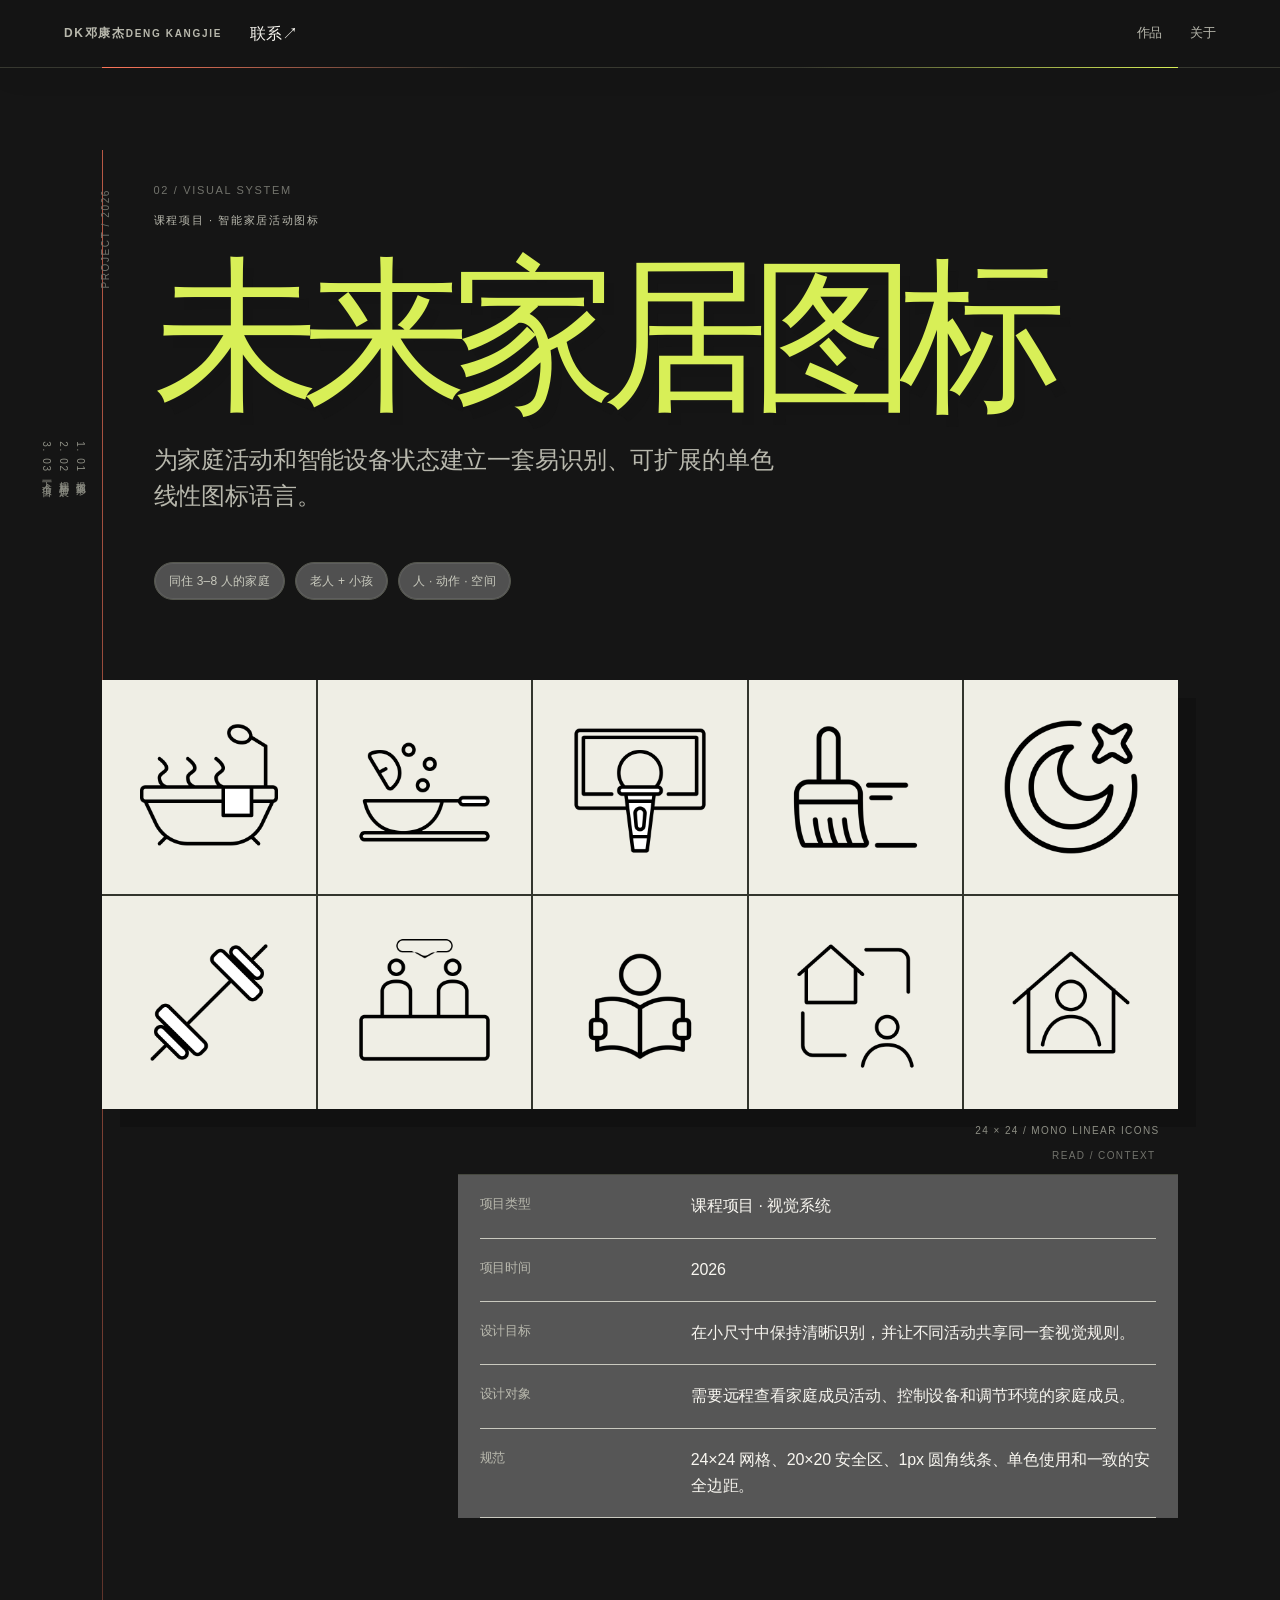
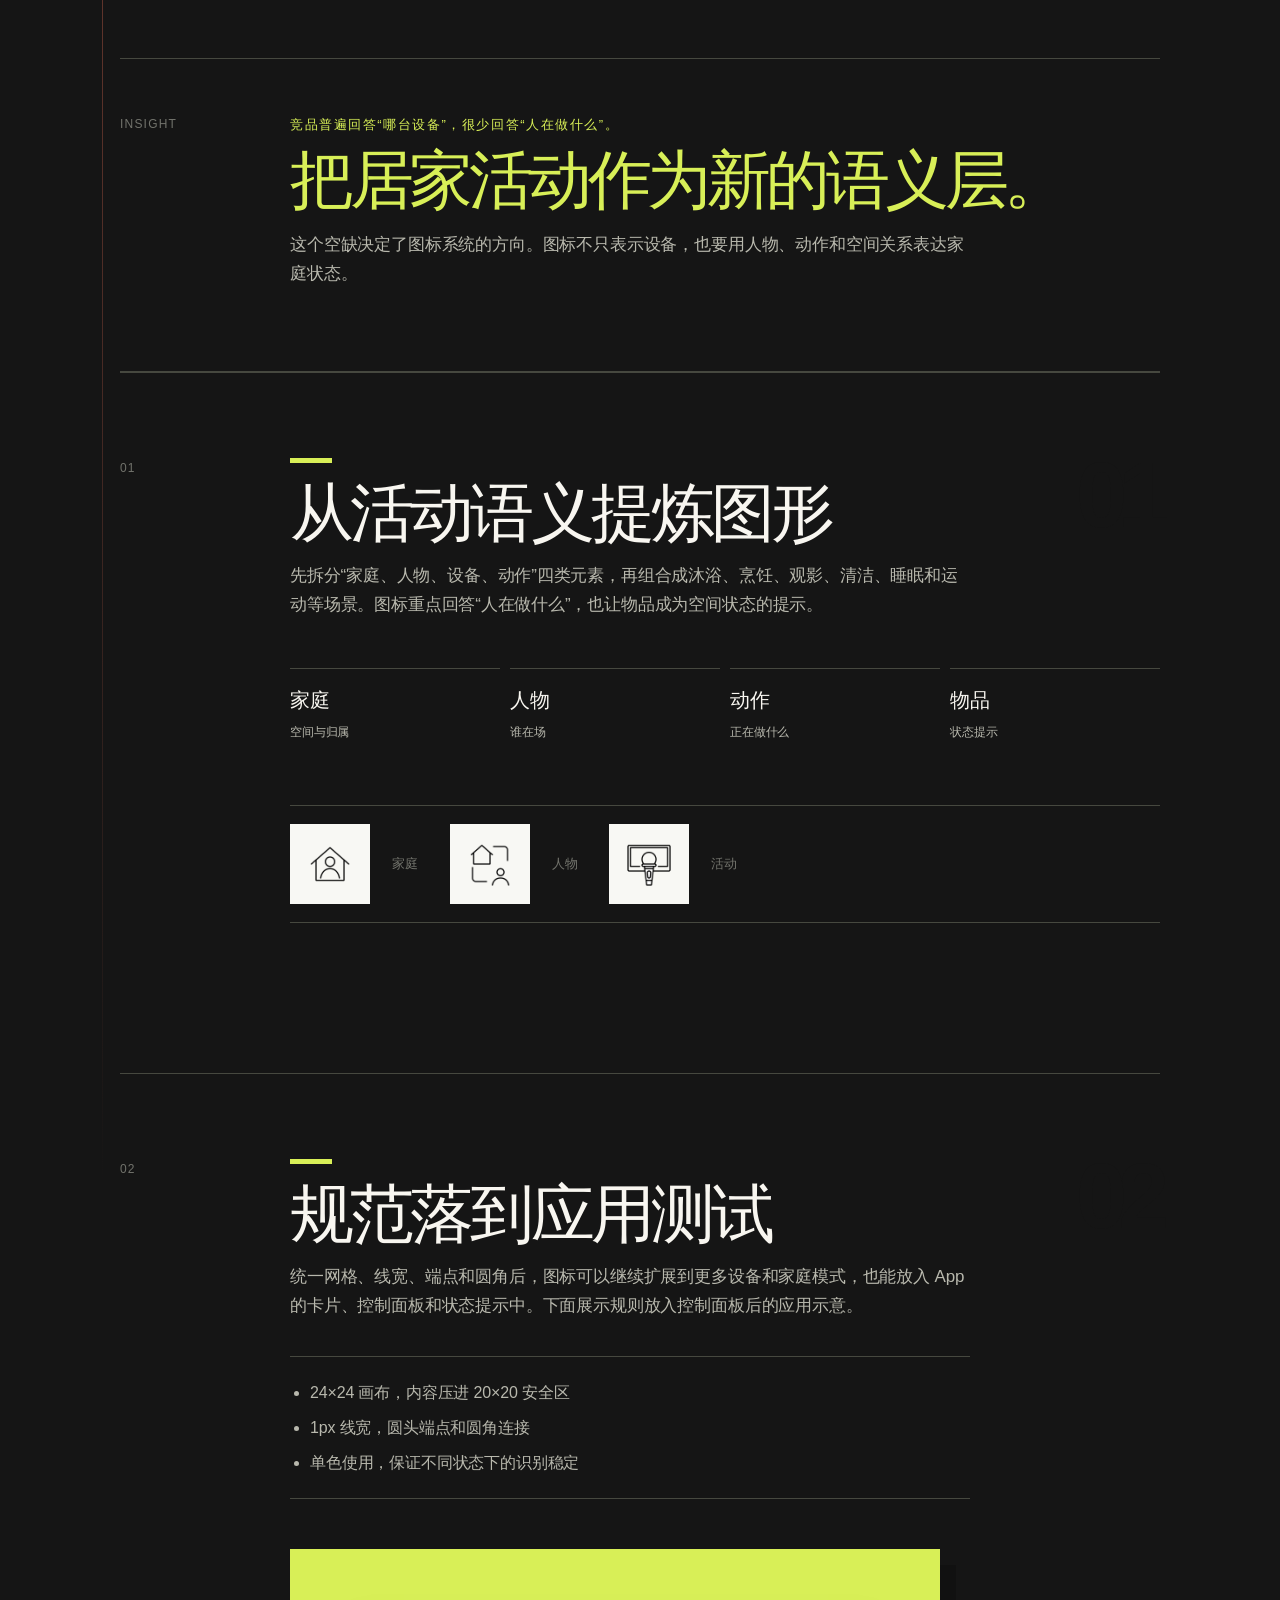
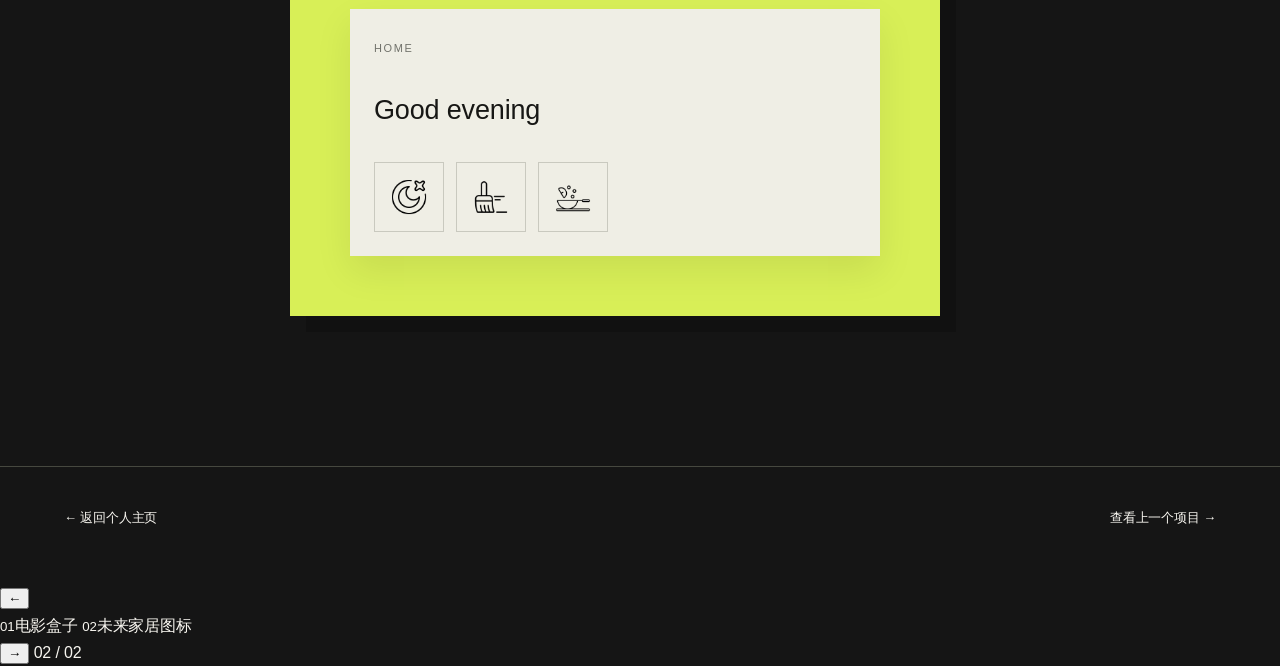
==== commit 610711f0: "Add portfolio case navigation motion" ====
--- a/icons.html
+++ b/icons.html
@@ -1,47 +1,45 @@
-<!doctype html>
-<html lang="zh-CN">
-<head>
-  <meta charset="UTF-8" />
-  <meta name="viewport" content="width=device-width, initial-scale=1.0" />
-  <meta name="description" content="未来家居图标：面向居家活动的智能家居图标系统设计项目。" />
-  <title>未来家居图标｜邓康杰</title>
-  <link rel="stylesheet" href="styles.css" />
-</head>
-<body class="case-page icons-page">
-  <header class="site-header">
-    <a class="brand" href="index.html" aria-label="返回个人主页">D.K. <span>／</span> DESIGN</a>
-    <button class="menu-toggle" type="button" aria-expanded="false" aria-controls="site-nav">菜单</button>
-    <nav id="site-nav" class="site-nav" aria-label="项目导航">
-      <a href="index.html">个人主页</a><a href="movie.html">上一个项目</a>
-    </nav>
-    <button class="directory-trigger" type="button" aria-expanded="false" aria-controls="global-directory">快速切换</button>
-  </header>
-
-  <main>
-    <div class="case-rail" aria-hidden="true"><span>CASE STUDY</span><b>02</b><i></i><small>02</small></div><section class="case-study section-pad">
-      <div class="case-top reveal"><p class="eyebrow">02 / VISUAL SYSTEM</p><p class="case-date">课程项目 · 智能家居活动图标</p><h1>未来家居图标</h1><p class="case-lead">为家庭活动和智能设备状态建立一套易识别、可扩展的单色线性图标语言。</p><div class="case-tags"><span>同住 3–8 人的家庭</span><span>老人 + 小孩</span><span>人 · 动作 · 空间</span></div></div>
-      <div class="icon-wall reveal"><img src="assets/icons/TJ-1.png" alt="浴缸图标" /><img src="assets/icons/TJ-2.png" alt="烹饪图标" /><img src="assets/icons/TJ-3.png" alt="观影图标" /><img src="assets/icons/TJ-4.png" alt="清洁图标" /><img src="assets/icons/TJ-5.png" alt="睡眠图标" /><img src="assets/icons/TJ-6.png" alt="运动图标" /><img src="assets/icons/TJ-7.png" alt="家庭互动图标" /><img src="assets/icons/TJ-8.png" alt="阅读图标" /><img src="assets/icons/TJ-9.png" alt="家庭成员图标" /><img src="assets/icons/TJ-10.png" alt="居家图标" /></div>
-      <div class="case-meta reveal"><p>项目类型</p><strong>课程项目 · 视觉系统</strong><p>项目时间</p><strong>2026</strong><p>设计目标</p><strong>在小尺寸中保持清晰识别，并让不同活动共享同一套视觉规则。</strong><p>设计对象</p><strong>需要远程查看家庭成员活动、控制设备和调节环境的家庭成员。</strong><p>规范</p><strong>24×24 网格、20×20 安全区、1px 圆角线条、单色使用和一致的安全边距。</strong></div>
-      <div class="case-insight reveal"><div class="case-label">INSIGHT</div><div><p class="insight-kicker">竞品普遍回答“哪台设备”，很少回答“人在做什么”。</p><h2>把居家活动作为新的语义层。</h2><p>这个空缺决定了图标系统的方向。图标不只表示设备，也要用人物、动作和空间关系表达家庭状态。</p></div></div>
-      <div class="case-section reveal" data-step="01"><div class="case-label">01</div><div><h2>从活动语义提炼图形</h2><p>先拆分“家庭、人物、设备、动作”四类元素，再组合成沐浴、烹饪、观影、清洁、睡眠和运动等场景。图标重点回答“人在做什么”，也让物品成为空间状态的提示。</p><div class="semantic-grid"><div><strong>家庭</strong><span>空间与归属</span></div><div><strong>人物</strong><span>谁在场</span></div><div><strong>动作</strong><span>正在做什么</span></div><div><strong>物品</strong><span>状态提示</span></div></div><div class="icon-row"><img src="assets/icons/TJ-10.png" alt="居家图标" /><span>家庭</span><img src="assets/icons/TJ-9.png" alt="家庭成员图标" /><span>人物</span><img src="assets/icons/TJ-3.png" alt="观影图标" /><span>活动</span></div></div></div>
-      <div class="case-section reveal" data-step="02"><div class="case-label">02</div><div><h2>规范落到应用测试</h2><p>统一网格、线宽、端点和圆角后，图标可以继续扩展到更多设备和家庭模式，也能放入 App 的卡片、控制面板和状态提示中。下面展示规则放入控制面板后的应用示意。</p><ul class="spec-list"><li>24×24 画布，内容压进 20×20 安全区</li><li>1px 线宽，圆头端点和圆角连接</li><li>单色使用，保证不同状态下的识别稳定</li></ul><div class="icon-application"><div class="fake-ui"><span>HOME</span><b>Good evening</b><div class="fake-icons"><img src="assets/icons/TJ-5.png" alt="睡眠图标" /><img src="assets/icons/TJ-4.png" alt="清洁图标" /><img src="assets/icons/TJ-2.png" alt="烹饪图标" /></div></div></div></div></div>
-    </section>
-  </main>
-  <div id="global-directory" class="global-directory" role="dialog" aria-modal="true" aria-labelledby="directory-title" hidden>
-    <div class="directory-panel">
-      <div class="directory-head"><p class="eyebrow">QUICK DIRECTORY</p><button class="directory-close" type="button" aria-label="关闭作品目录">×</button></div>
-      <h2 id="directory-title">作品目录</h2>
-      <p class="directory-description">快速进入项目页面，也可以回到首页查看完整目录。</p>
-      <div class="directory-list">
-        <a class="directory-item" href="index.html#works"><span>00</span><strong>作品目录</strong><small>INDEX</small><i aria-hidden="true">↗</i></a>
-        <a class="directory-item" href="movie.html"><span>01</span><strong>电影盒子</strong><small>PRODUCT EXPERIENCE</small><i aria-hidden="true">↗</i></a>
-        <a class="directory-item" href="icons.html"><span>02</span><strong>未来家居图标</strong><small>VISUAL SYSTEM</small><i aria-hidden="true">↗</i></a>
-      </div>
-    </div>
-  </div>
-  <footer class="case-footer section-pad"><a href="index.html">← 返回个人主页</a><a href="movie.html">查看上一个项目 →</a></footer>
-  <div class="lightbox" role="dialog" aria-modal="true" aria-label="图片预览" hidden><button class="lightbox-close" aria-label="关闭图片预览">×</button><img src="" alt="" /></div>
-  <script src="script.js"></script>
-</body>
+<!doctype html>
+<html lang="zh-CN">
+<head>
+  <meta charset="UTF-8" />
+  <meta name="viewport" content="width=device-width, initial-scale=1.0" />
+  <meta name="description" content="未来家居图标：面向居家活动的智能家居图标系统设计项目。" />
+  <title>未来家居图标｜邓康杰</title>
+  <link rel="stylesheet" href="styles.css" />
+</head>
+<body class="case-page icons-page">
+  <header class="site-header">
+    <a class="brand" href="index.html" aria-label="邓康杰，返回首页"><span class="brand-mark" aria-hidden="true">DK</span><span class="brand-text"><strong>邓康杰</strong><small>DENG KANGJIE</small></span></a>
+    <nav id="site-nav" class="site-nav" aria-label="项目导航">
+      <a href="index.html#works">作品</a><a href="index.html#about">关于</a>
+    </nav>
+    <div class="header-actions"><a class="header-contact" href="index.html#contact">联系<span aria-hidden="true">↗</span></a><button class="menu-toggle" type="button" aria-expanded="false" aria-controls="site-nav">菜单</button></div>
+  </header>
+
+  <main>
+    <aside class="case-rail" aria-label="本页目录"><ol><li><a href="#s1" data-spy><span>01</span>提炼图形</a></li><li><a href="#s2" data-spy><span>02</span>规则与扩展</a></li><li><a href="#next"><span>03</span>下一个项目</a></li></ol></aside><section class="case-study section-pad">
+      <div class="case-top reveal"><p class="eyebrow">02 / VISUAL SYSTEM</p><p class="case-date">课程项目 · 智能家居活动图标</p><h1>未来家居图标</h1><p class="case-lead">为家庭活动和智能设备状态建立一套易识别、可扩展的单色线性图标语言。</p><div class="case-tags"><span>同住 3–8 人的家庭</span><span>老人 + 小孩</span><span>人 · 动作 · 空间</span></div></div>
+      <div class="icon-wall reveal"><img src="assets/icons/TJ-1.png" alt="浴缸图标" /><img src="assets/icons/TJ-2.png" alt="烹饪图标" /><img src="assets/icons/TJ-3.png" alt="观影图标" /><img src="assets/icons/TJ-4.png" alt="清洁图标" /><img src="assets/icons/TJ-5.png" alt="睡眠图标" /><img src="assets/icons/TJ-6.png" alt="运动图标" /><img src="assets/icons/TJ-7.png" alt="家庭互动图标" /><img src="assets/icons/TJ-8.png" alt="阅读图标" /><img src="assets/icons/TJ-9.png" alt="家庭成员图标" /><img src="assets/icons/TJ-10.png" alt="居家图标" /></div>
+      <div class="case-meta reveal"><p>项目类型</p><strong>课程项目 · 视觉系统</strong><p>项目时间</p><strong>2026</strong><p>设计目标</p><strong>在小尺寸中保持清晰识别，并让不同活动共享同一套视觉规则。</strong><p>设计对象</p><strong>需要远程查看家庭成员活动、控制设备和调节环境的家庭成员。</strong><p>规范</p><strong>24×24 网格、20×20 安全区、1px 圆角线条、单色使用和一致的安全边距。</strong></div>
+      <div class="case-insight reveal"><div class="case-label">INSIGHT</div><div><p class="insight-kicker">竞品普遍回答“哪台设备”，很少回答“人在做什么”。</p><h2>把居家活动作为新的语义层。</h2><p>这个空缺决定了图标系统的方向。图标不只表示设备，也要用人物、动作和空间关系表达家庭状态。</p></div></div>
+      <div id="s1" class="case-section reveal" data-step="01"><div class="case-label">01</div><div><h2>从活动语义提炼图形</h2><p>先拆分“家庭、人物、设备、动作”四类元素，再组合成沐浴、烹饪、观影、清洁、睡眠和运动等场景。图标重点回答“人在做什么”，也让物品成为空间状态的提示。</p><div class="semantic-grid"><div><strong>家庭</strong><span>空间与归属</span></div><div><strong>人物</strong><span>谁在场</span></div><div><strong>动作</strong><span>正在做什么</span></div><div><strong>物品</strong><span>状态提示</span></div></div><div class="icon-row"><img src="assets/icons/TJ-10.png" alt="居家图标" /><span>家庭</span><img src="assets/icons/TJ-9.png" alt="家庭成员图标" /><span>人物</span><img src="assets/icons/TJ-3.png" alt="观影图标" /><span>活动</span></div></div></div>
+      <div id="s2" class="case-section reveal" data-step="02"><div class="case-label">02</div><div><h2>规范落到应用测试</h2><p>统一网格、线宽、端点和圆角后，图标可以继续扩展到更多设备和家庭模式，也能放入 App 的卡片、控制面板和状态提示中。下面展示规则放入控制面板后的应用示意。</p><ul class="spec-list"><li>24×24 画布，内容压进 20×20 安全区</li><li>1px 线宽，圆头端点和圆角连接</li><li>单色使用，保证不同状态下的识别稳定</li></ul><div class="icon-application"><div class="fake-ui"><span>HOME</span><b>Good evening</b><div class="fake-icons"><img src="assets/icons/TJ-5.png" alt="睡眠图标" /><img src="assets/icons/TJ-4.png" alt="清洁图标" /><img src="assets/icons/TJ-2.png" alt="烹饪图标" /></div></div></div></div></div>
+    </section>
+  </main>
+<footer id="next" class="case-footer section-pad"><a href="index.html">← 返回个人主页</a><a href="movie.html">查看上一个项目 →</a></footer>
+  <nav class="project-dock" data-dock aria-label="作品切换">
+    <button class="dock-arrow" type="button" data-dock-prev aria-label="上一个作品">←</button>
+    <div class="dock-track" data-dock-track>
+      <span class="dock-pill" data-dock-pill aria-hidden="true"></span>
+      <a class="dock-item " href="movie.html" data-dock-item ><small>01</small>电影盒子</a>
+      <a class="dock-item is-active" href="icons.html" data-dock-item aria-current="page"><small>02</small>未来家居图标</a>
+    </div>
+    <button class="dock-arrow" type="button" data-dock-next aria-label="下一个作品">→</button>
+    <span class="dock-count" data-dock-count>02 / 02</span>
+  </nav>
+  <div class="lightbox" role="dialog" aria-modal="true" aria-label="图片预览" hidden><button class="lightbox-close" aria-label="关闭图片预览">×</button><img src="" alt="" /></div>
+  <script src="script.js"></script>
+</body>
 </html>
 
+
--- a/styles.css
+++ b/styles.css
@@ -1,10 +1,10 @@
 :root{--ink:#1c1c1b;--muted:#777773;--line:#d9d9d2;--paper:#f8f8f4;--accent:#c9d9c2;--max:1180px}*{box-sizing:border-box}html{scroll-behavior:smooth}body{margin:0;color:var(--ink);background:var(--paper);font-family:Arial,"Microsoft YaHei",sans-serif;font-size:16px;line-height:1.7}a{color:inherit;text-decoration:none}img{display:block;max-width:100%}.site-header{position:fixed;z-index:10;top:0;left:0;right:0;height:68px;padding:0 5vw;display:flex;align-items:center;justify-content:space-between;background:rgba(248,248,244,.9);backdrop-filter:blur(14px);border-bottom:1px solid rgba(28,28,27,.08)}.brand{font-size:12px;letter-spacing:.14em}.brand span{color:#9a9a92}.site-nav{display:flex;gap:28px;font-size:13px}.site-nav a:hover,.text-link:hover{color:#7b9472}.menu-toggle{display:none;background:none;border:0;font:inherit}.section-pad{max-width:var(--max);margin:auto;padding-left:5vw;padding-right:5vw}.hero{min-height:94vh;padding-top:170px;display:grid;grid-template-columns:1.2fr .8fr;align-items:center;border-bottom:1px solid var(--line)}.eyebrow,.project-no,.case-date{font-size:11px;letter-spacing:.15em;color:var(--muted);text-transform:uppercase}.hero h1{font-size:clamp(48px,8vw,108px);line-height:1.02;font-weight:400;letter-spacing:-.07em;margin:28px 0}.hero h1 em{font-style:normal;color:#7a9472}.hero-intro{max-width:450px;color:var(--muted);font-size:17px}.text-link{display:inline-flex;gap:20px;margin-top:28px;border-bottom:1px solid var(--ink);padding-bottom:6px;font-size:13px}.hero-mark{justify-self:end;width:230px;height:230px;border:1px solid var(--ink);border-radius:50%;display:flex;flex-direction:column;align-items:center;justify-content:center;transform:rotate(12deg)}.hero-mark span{font-size:70px;line-height:1;font-weight:700}.hero-mark b{font-size:11px;letter-spacing:.2em}.work{padding-top:150px}.section-heading h2,.about h2,.site-footer h2{font-weight:400;font-size:clamp(38px,5vw,68px);line-height:1.12;letter-spacing:-.05em;margin:18px 0 80px}.project-list{display:grid;gap:100px}.project-card{display:grid;grid-template-columns:35% 65%;min-height:520px;border-top:1px solid var(--line);padding-top:26px}.project-info{padding-right:50px}.project-info h3{font-size:clamp(36px,5vw,70px);font-weight:400;letter-spacing:-.06em;margin:35px 0 20px}.project-info p:not(.project-no){color:var(--muted);max-width:310px}.project-visual{background:#dce9d7;padding:25px;display:flex;align-items:center;justify-content:center}.project-visual img{width:52%;box-shadow:0 20px 40px rgba(0,0,0,.12)}.project-icons{background:#1f1f1d;color:#f8f8f4;padding:26px 0 0 26px}.project-icons .project-no,.project-icons .project-info p:not(.project-no){color:#a8aaa2}.project-icons .text-link{border-color:#f8f8f4}.icon-showcase{background:#e8e7df;display:grid;grid-template-columns:repeat(2,1fr);gap:1px;padding:60px}.icon-showcase img{background:white;width:100%;padding:18px}.about{display:grid;grid-template-columns:1fr 1fr;gap:100px;padding-top:180px;padding-bottom:180px;border-bottom:1px solid var(--line)}.about h2{margin-bottom:0}.about-copy{max-width:430px;align-self:end;color:var(--muted)}.small-note{font-size:13px;margin-top:50px}.case-study{padding-top:160px}.case-top{max-width:900px}.case-top h2{font-size:clamp(60px,10vw,150px);font-weight:400;letter-spacing:-.09em;line-height:.95;margin:38px 0}.case-lead{font-size:21px;max-width:660px;color:var(--muted)}.case-hero-image{width:100%;margin:80px 0 25px;max-height:680px;object-fit:cover;object-position:top}.case-meta{display:grid;grid-template-columns:1fr 2fr;max-width:650px;margin:65px 0 140px;margin-left:auto;border-top:1px solid var(--line)}.case-meta>*{padding:18px 0;border-bottom:1px solid var(--line);margin:0}.case-meta p{color:var(--muted);font-size:13px}.case-meta strong{font-weight:400}.case-section{display:grid;grid-template-columns:130px 1fr;gap:40px;border-top:1px solid var(--line);padding:60px 0 120px}.case-label{font-size:12px;color:var(--muted);letter-spacing:.1em}.case-section h3{font-size:clamp(30px,4vw,52px);font-weight:400;letter-spacing:-.05em;margin:0 0 18px}.case-section p{max-width:680px;color:var(--muted);font-size:17px}.split-images{display:grid;grid-template-columns:1fr 1fr;gap:20px;margin-top:55px}.split-images figure{margin:0}.split-images img{width:100%;height:420px;object-fit:cover;object-position:top}.split-images figcaption{font-size:12px;color:var(--muted);margin-top:10px}.process-strip{display:flex;gap:22px;align-items:center;margin:55px 0 20px;font-size:18px}.process-strip i{color:#91a689;font-style:normal}.phone-grid{display:grid;grid-template-columns:repeat(4,1fr);gap:14px;margin-top:55px}.phone-grid img{width:100%;height:480px;object-fit:cover;object-position:top;background:#eee}.icon-case{background:#e9e9e2;max-width:none;padding-left:max(5vw,calc((100vw - var(--max))/2 + 5vw));padding-right:max(5vw,calc((100vw - var(--max))/2 + 5vw))}.icon-wall{display:grid;grid-template-columns:repeat(5,1fr);gap:1px;margin-top:80px;background:#d2d2ca}.icon-wall img{background:#f8f8f4;padding:22px;width:100%}.icon-row{display:flex;align-items:center;gap:22px;margin-top:55px}.icon-row img{width:80px;background:#f8f8f4;padding:12px}.icon-row span{font-size:13px;color:var(--muted);margin-right:10px}.icon-application{margin-top:50px;background:#d5dfd0;padding:60px;max-width:650px}.fake-ui{background:#f8f8f4;padding:24px;min-height:240px;box-shadow:0 15px 35px rgba(0,0,0,.08)}.fake-ui span{font-size:11px;color:var(--muted);letter-spacing:.15em}.fake-ui b{display:block;font-size:27px;font-weight:400;margin:28px 0}.fake-icons{display:flex;gap:12px}.fake-icons img{width:70px;padding:12px;border:1px solid var(--line)}.site-footer{padding-top:160px;padding-bottom:40px;display:grid;grid-template-columns:1fr 1fr;gap:80px}.site-footer h2{margin-bottom:0}.footer-links{align-self:end}.footer-links a{font-size:18px;border-bottom:1px solid var(--ink)}.footer-links p{color:var(--muted);font-size:13px}.copyright{grid-column:1/-1;border-top:1px solid var(--line);padding-top:22px;color:var(--muted);font-size:12px}.reveal{opacity:0;transform:translateY(24px);transition:opacity .7s ease,transform .7s ease}.reveal.visible{opacity:1;transform:none}.lightbox{position:fixed;z-index:20;inset:0;background:rgba(20,20,18,.9);display:grid;place-items:center;padding:5vw}.lightbox[hidden]{display:none}.lightbox img{max-height:90vh;max-width:90vw;object-fit:contain}.lightbox-close{position:absolute;right:28px;top:18px;background:none;border:0;color:white;font-size:42px;font-weight:200;cursor:pointer}@media(max-width:700px){.site-header{height:58px;padding:0 20px}.menu-toggle{display:block;font-size:12px}.site-nav{display:none;position:absolute;top:58px;left:0;right:0;background:var(--paper);padding:18px 20px;flex-direction:column;gap:10px;border-bottom:1px solid var(--line)}.site-nav.open{display:flex}.hero{min-height:auto;padding-top:130px;padding-bottom:90px;display:block}.hero h1{font-size:58px}.hero-intro{font-size:16px}.hero-mark{width:150px;height:150px;margin:70px 0 0 auto}.hero-mark span{font-size:46px}.work{padding-top:100px}.section-heading h2{margin-bottom:55px}.section-note{margin-top:-35px;margin-bottom:40px}.catalog-toolbar{gap:20px;margin-bottom:40px}.project-list{gap:75px}.project-card{display:block;min-height:0;padding-top:18px}.project-info{padding-right:0}.project-info h3{font-size:48px;margin:20px 0 12px}.project-visual{margin-top:35px;padding:18px}.project-visual img{width:60%}.project-icons{padding:18px 0 0 18px}.icon-showcase{padding:28px}.about{display:block;padding-top:110px;padding-bottom:110px}.about h2{margin-bottom:45px}.case-study{padding-top:100px}.case-top h2{font-size:70px;margin:26px 0}.case-lead{font-size:18px}.case-hero-image{margin-top:50px}.case-meta{margin:45px 0 90px;grid-template-columns:1fr 1.6fr}.case-section{grid-template-columns:1fr;gap:14px;padding:38px 0 75px}.case-section h3{font-size:36px}.case-section p{font-size:16px}.split-images{grid-template-columns:1fr;gap:28px;margin-top:35px}.split-images img{height:auto}.process-strip{gap:9px;font-size:14px}.phone-grid{grid-template-columns:repeat(2,1fr);gap:9px;margin-top:35px}.phone-grid img{height:330px}.icon-wall{grid-template-columns:repeat(2,1fr);margin-top:50px}.icon-row{gap:10px;flex-wrap:wrap}.icon-row img{width:60px}.icon-application{padding:25px;margin-top:35px}.site-footer{display:block;padding-top:110px}.footer-links{margin-top:50px}.copyright{margin-top:90px}}
 .section-note{color:var(--muted);max-width:420px;margin-top:-56px;margin-bottom:56px}.catalog-toolbar{display:flex;gap:28px;border-bottom:1px solid var(--line);margin-bottom:55px;overflow:auto}.catalog-filter{background:none;border:0;border-bottom:2px solid transparent;padding:0 0 14px;color:var(--muted);font:inherit;font-size:13px;white-space:nowrap;cursor:pointer}.catalog-filter span{font-size:11px;margin-left:8px}.catalog-filter.is-active{color:var(--ink);border-color:var(--ink)}
 .directory-trigger{background:none;border:0;border-bottom:1px solid var(--ink);padding:0 0 3px;color:var(--ink);font:inherit;font-size:13px;cursor:pointer}.global-directory{position:fixed;z-index:30;inset:0;background:rgba(28,28,27,.18);backdrop-filter:blur(6px)}.global-directory[hidden]{display:none}.directory-panel{position:absolute;top:0;right:0;width:min(520px,92vw);height:100%;background:var(--paper);padding:42px clamp(26px,5vw,70px);box-shadow:-20px 0 60px rgba(0,0,0,.12);overflow:auto}.directory-head{display:flex;align-items:center;justify-content:space-between}.directory-close{border:0;background:none;font-size:36px;font-weight:200;line-height:1;cursor:pointer}.directory-panel h2{font-size:clamp(48px,7vw,82px);font-weight:400;letter-spacing:-.07em;line-height:1;margin:80px 0 20px}.directory-description{color:var(--muted);max-width:300px;margin-bottom:55px}.directory-list{border-top:1px solid var(--line)}.directory-item{display:grid;grid-template-columns:40px 1fr auto 22px;align-items:center;gap:12px;padding:22px 0;border-bottom:1px solid var(--line);transition:padding .25s ease,background .25s ease}.directory-item:hover{padding-left:10px;background:#eef0e9}.directory-item span{font-size:12px;color:var(--muted)}.directory-item strong{font-size:20px;font-weight:400}.directory-item small{font-size:11px;color:var(--muted);letter-spacing:.08em}.directory-item i{font-style:normal;color:var(--muted)}.directory-open{overflow:hidden}@media(max-width:700px){.site-header{gap:16px}.directory-trigger{margin-left:auto}.directory-panel{padding:28px 22px}.directory-panel h2{margin-top:65px}.directory-item{grid-template-columns:32px 1fr 20px}.directory-item small{display:none}}
-
-/* Editorial visual direction */
-:root{--ink:#171715;--muted:#72736c;--line:#c9c9bf;--paper:#f1eee7;--night:#151515;--lime:#d8ef57;--coral:#ff765a;--sage:#b9d4bd}
-body{background:var(--paper);color:var(--ink);font-family:"Arial","Microsoft YaHei",sans-serif;letter-spacing:-.01em}.site-header{background:rgba(241,238,231,.88);border-bottom:1px solid rgba(23,23,21,.16)}.brand{font-weight:700;color:var(--ink)}.hero{max-width:none;min-height:100vh;padding:150px 8vw 90px;background:var(--night);color:#f8f6f0;grid-template-columns:minmax(0,1.5fr) minmax(220px,.5fr);position:relative;overflow:hidden}.hero:before{content:"";position:absolute;width:42vw;height:42vw;right:-14vw;top:15vh;border-radius:50%;background:radial-gradient(circle at 35% 35%,var(--coral),transparent 62%);opacity:.9;filter:blur(4px)}.hero:after{content:"";position:absolute;left:54%;bottom:-20%;width:22vw;height:70vh;background:var(--lime);transform:rotate(27deg);opacity:.85}.hero-copy,.hero-mark{position:relative;z-index:1}.hero .eyebrow{color:#aaa99f}.hero h1{font-size:clamp(66px,11vw,168px);line-height:.9;letter-spacing:-.1em;margin:34px 0 38px;max-width:920px}.hero h1 em{color:var(--lime)}.hero-intro{color:#bcbcb4;max-width:500px;font-size:18px;line-height:1.8}.hero .text-link{border-color:#f8f6f0}.hero-mark{justify-self:end;width:250px;height:250px;border-color:#f8f6f0;transform:rotate(-11deg);background:rgba(255,255,255,.04)}.hero-mark span{color:var(--lime)}.hero-mark b{color:#f8f6f0}.work{max-width:none;padding:150px 8vw 170px}.section-heading h2,.about h2,.site-footer h2{font-size:clamp(52px,7vw,112px);letter-spacing:-.1em}.section-heading{max-width:740px}.section-note{font-size:18px;max-width:500px}.catalog-toolbar{margin-top:75px;border-color:var(--ink);gap:34px}.catalog-filter{font-size:14px}.project-list{gap:140px}.project-card{min-height:650px;grid-template-columns:31% 69%;border-top:2px solid var(--ink);padding-top:28px;position:relative}.project-card:nth-child(2){transform:translateX(7vw)}.project-info{padding-right:70px}.project-info h3{font-size:clamp(50px,7vw,108px);line-height:.9;margin:44px 0 28px}.project-info p:not(.project-no){font-size:17px;line-height:1.8}.project-visual{padding:50px;background:var(--sage);min-height:580px;align-items:center}.project-visual img{width:46%;box-shadow:28px 28px 0 rgba(23,23,21,.18);transition:transform .4s ease}.project-card:hover .project-visual img{transform:translateY(-10px) rotate(2deg)}.project-icons{background:var(--night);color:#f8f6f0;padding:28px 0 0 28px}.project-icons .project-visual{background:var(--lime)}.project-icons .project-info p:not(.project-no){color:#c4c4ba}.icon-showcase{background:#e2e3d7;padding:55px;gap:8px}.icon-showcase img{padding:25px}.about{max-width:none;padding:170px 8vw;background:#d9dfd5;border:0;grid-template-columns:1.15fr .85fr}.about h2{font-size:clamp(50px,6.6vw,100px)}.about-copy{color:#4c554c;font-size:18px;line-height:1.8}.case-study{max-width:none;padding:170px 8vw 0}.case-study:not(.icon-case){background:#f1eee7}.case-top{max-width:1050px}.case-top h2{font-size:clamp(82px,13vw,205px);line-height:.82;color:var(--ink)}.case-lead{font-size:24px;line-height:1.5;max-width:720px}.case-hero-image{margin:90px 0 30px;max-height:720px;box-shadow:20px 20px 0 var(--coral);object-fit:cover}.case-meta{max-width:720px}.case-section{max-width:1040px;margin-left:auto;margin-right:auto;padding:85px 0 150px}.case-section h3{font-size:clamp(40px,5vw,76px);line-height:.95}.split-images img{height:520px}.process-strip{font-size:25px;border-top:1px solid var(--ink);border-bottom:1px solid var(--ink);padding:22px 0;justify-content:space-between}.phone-grid img{height:520px}.icon-case{background:var(--night);color:#f8f6f0}.icon-case .eyebrow,.icon-case .case-date,.icon-case .case-lead,.icon-case .case-meta p,.icon-case .case-section p{color:#b8b8ad}.icon-case .case-top h2{color:var(--lime)}.icon-wall{background:#33352d;gap:2px}.icon-wall img{background:#efeee5}.icon-case .case-section{border-color:#46483f}.icon-application{background:var(--lime)}.fake-ui{background:#efeee5;color:var(--ink)}.site-footer{max-width:none;padding:170px 8vw 45px;background:var(--coral);color:var(--ink)}.site-footer .eyebrow{color:#5d2c22}.footer-links a{border-color:var(--ink)}.copyright{border-color:rgba(23,23,21,.4)}.directory-panel{background:#f1eee7}.directory-item:hover{background:var(--lime)}
+
+/* Editorial visual direction */
+:root{--ink:#171715;--muted:#72736c;--line:#c9c9bf;--paper:#f1eee7;--night:#151515;--lime:#d8ef57;--coral:#ff765a;--sage:#b9d4bd}
+body{background:var(--paper);color:var(--ink);font-family:"Arial","Microsoft YaHei",sans-serif;letter-spacing:-.01em}.site-header{background:rgba(241,238,231,.88);border-bottom:1px solid rgba(23,23,21,.16)}.brand{font-weight:700;color:var(--ink)}.hero{max-width:none;min-height:100vh;padding:150px 8vw 90px;background:var(--night);color:#f8f6f0;grid-template-columns:minmax(0,1.5fr) minmax(220px,.5fr);position:relative;overflow:hidden}.hero:before{content:"";position:absolute;width:42vw;height:42vw;right:-14vw;top:15vh;border-radius:50%;background:radial-gradient(circle at 35% 35%,var(--coral),transparent 62%);opacity:.9;filter:blur(4px)}.hero:after{content:"";position:absolute;left:54%;bottom:-20%;width:22vw;height:70vh;background:var(--lime);transform:rotate(27deg);opacity:.85}.hero-copy,.hero-mark{position:relative;z-index:1}.hero .eyebrow{color:#aaa99f}.hero h1{font-size:clamp(66px,11vw,168px);line-height:.9;letter-spacing:-.1em;margin:34px 0 38px;max-width:920px}.hero h1 em{color:var(--lime)}.hero-intro{color:#bcbcb4;max-width:500px;font-size:18px;line-height:1.8}.hero .text-link{border-color:#f8f6f0}.hero-mark{justify-self:end;width:250px;height:250px;border-color:#f8f6f0;transform:rotate(-11deg);background:rgba(255,255,255,.04)}.hero-mark span{color:var(--lime)}.hero-mark b{color:#f8f6f0}.work{max-width:none;padding:150px 8vw 170px}.section-heading h2,.about h2,.site-footer h2{font-size:clamp(52px,7vw,112px);letter-spacing:-.1em}.section-heading{max-width:740px}.section-note{font-size:18px;max-width:500px}.catalog-toolbar{margin-top:75px;border-color:var(--ink);gap:34px}.catalog-filter{font-size:14px}.project-list{gap:140px}.project-card{min-height:650px;grid-template-columns:31% 69%;border-top:2px solid var(--ink);padding-top:28px;position:relative}.project-card:nth-child(2){transform:translateX(7vw)}.project-info{padding-right:70px}.project-info h3{font-size:clamp(50px,7vw,108px);line-height:.9;margin:44px 0 28px}.project-info p:not(.project-no){font-size:17px;line-height:1.8}.project-visual{padding:50px;background:var(--sage);min-height:580px;align-items:center}.project-visual img{width:46%;box-shadow:28px 28px 0 rgba(23,23,21,.18);transition:transform .4s ease}.project-card:hover .project-visual img{transform:translateY(-10px) rotate(2deg)}.project-icons{background:var(--night);color:#f8f6f0;padding:28px 0 0 28px}.project-icons .project-visual{background:var(--lime)}.project-icons .project-info p:not(.project-no){color:#c4c4ba}.icon-showcase{background:#e2e3d7;padding:55px;gap:8px}.icon-showcase img{padding:25px}.about{max-width:none;padding:170px 8vw;background:#d9dfd5;border:0;grid-template-columns:1.15fr .85fr}.about h2{font-size:clamp(50px,6.6vw,100px)}.about-copy{color:#4c554c;font-size:18px;line-height:1.8}.case-study{max-width:none;padding:170px 8vw 0}.case-study:not(.icon-case){background:#f1eee7}.case-top{max-width:1050px}.case-top h2{font-size:clamp(82px,13vw,205px);line-height:.82;color:var(--ink)}.case-lead{font-size:24px;line-height:1.5;max-width:720px}.case-hero-image{margin:90px 0 30px;max-height:720px;box-shadow:20px 20px 0 var(--coral);object-fit:cover}.case-meta{max-width:720px}.case-section{max-width:1040px;margin-left:auto;margin-right:auto;padding:85px 0 150px}.case-section h3{font-size:clamp(40px,5vw,76px);line-height:.95}.split-images img{height:520px}.process-strip{font-size:25px;border-top:1px solid var(--ink);border-bottom:1px solid var(--ink);padding:22px 0;justify-content:space-between}.phone-grid img{height:520px}.icon-case{background:var(--night);color:#f8f6f0}.icon-case .eyebrow,.icon-case .case-date,.icon-case .case-lead,.icon-case .case-meta p,.icon-case .case-section p{color:#b8b8ad}.icon-case .case-top h2{color:var(--lime)}.icon-wall{background:#33352d;gap:2px}.icon-wall img{background:#efeee5}.icon-case .case-section{border-color:#46483f}.icon-application{background:var(--lime)}.fake-ui{background:#efeee5;color:var(--ink)}.site-footer{max-width:none;padding:170px 8vw 45px;background:var(--coral);color:var(--ink)}.site-footer .eyebrow{color:#5d2c22}.footer-links a{border-color:var(--ink)}.copyright{border-color:rgba(23,23,21,.4)}.directory-panel{background:#f1eee7}.directory-item:hover{background:var(--lime)}
 @media(max-width:700px){.hero{padding:125px 22px 80px;min-height:850px;display:block}.hero:after{left:58%;bottom:-15%;width:28vw}.hero h1{font-size:65px;line-height:.92}.hero-intro{font-size:16px}.hero-mark{width:150px;height:150px;margin:80px 0 0 auto}.work{padding:100px 22px}.section-heading h2{font-size:58px}.catalog-toolbar{margin-top:55px}.project-list{gap:90px}.project-card,.project-card:nth-child(2){display:block;min-height:0;transform:none}.project-info{padding-right:0}.project-info h3{font-size:62px}.project-visual{min-height:390px;padding:30px}.project-visual img{width:58%}.project-icons{padding:18px 0 0 18px}.icon-showcase{padding:25px}.about{padding:110px 22px;display:block}.about h2{font-size:56px}.about-copy{font-size:16px;margin-top:42px}.case-study{padding:110px 22px 0}.case-top h2{font-size:78px}.case-lead{font-size:19px}.case-hero-image{margin-top:60px;box-shadow:12px 12px 0 var(--coral)}.case-section{padding:55px 0 90px}.process-strip{font-size:16px;gap:8px}.phone-grid img{height:380px}.icon-wall{margin-top:55px}.site-footer{padding:110px 22px 35px}.site-footer h2{font-size:58px}}
 
 /* Layout refinements */
@@ -111,20 +111,21 @@
 .icons-page .directory-panel .directory-item strong{color:var(--ink)}
 
 
-
-/* Current portfolio refinements */
-.work-entry-item img{width:82px;height:54px;object-fit:cover;background:var(--sage);box-shadow:8px 8px 0 rgba(23,23,21,.08)}
-.work-entry-item:nth-child(2) img{background:var(--lime);object-fit:contain;padding:6px}
-.contact-placeholder{color:var(--muted);font-size:18px;margin:18px 0 0}
-.case-insight{max-width:1040px;margin:0 auto;border-top:1px solid var(--line);border-bottom:1px solid var(--line);padding:55px 0 65px;display:grid;grid-template-columns:130px 1fr;gap:40px}
-.case-insight h2{font-size:clamp(36px,5vw,70px);line-height:.98;font-weight:400;letter-spacing:-.07em;margin:12px 0 20px}
-.case-insight p{max-width:680px;color:var(--muted);font-size:17px}.insight-kicker{color:var(--ink)!important;font-size:13px!important;letter-spacing:.12em;text-transform:uppercase;margin:0}
-.icons-page .case-insight{border-color:#46483f}.icons-page .case-insight h2,.icons-page .insight-kicker{color:var(--lime)!important}.icons-page .case-insight p:not(.insight-kicker){color:#b8b8ad}
-.semantic-grid{display:grid;grid-template-columns:repeat(4,1fr);gap:10px;margin:48px 0 30px}.semantic-grid div{border-top:1px solid var(--line);padding:14px 0 8px}.semantic-grid strong,.semantic-grid span{display:block}.semantic-grid strong{font-weight:400;font-size:20px}.semantic-grid span{color:var(--muted);font-size:12px;margin-top:5px}.icons-page .semantic-grid div{border-color:#46483f}.icons-page .semantic-grid span{color:#b8b8ad}
-.spec-list{max-width:680px;margin:35px 0 0;padding:18px 0 18px 20px;border-top:1px solid #46483f;border-bottom:1px solid #46483f;color:#b8b8ad}.spec-list li{padding:4px 0}
-@media(max-width:700px){
-  .work-entry-item{grid-template-columns:34px 54px 1fr 20px;gap:10px}.work-entry-item img{width:54px;height:38px;box-shadow:4px 4px 0 rgba(23,23,21,.08)}.work-entry-item strong{font-size:30px}
-  .case-rail{display:none}.case-insight{display:block;padding:40px 0 48px}.case-insight h2{font-size:42px;margin-top:18px}.case-insight p{font-size:16px}.semantic-grid{grid-template-columns:repeat(2,1fr);margin-top:32px}.spec-list{font-size:14px;margin-top:28px}.contact-placeholder{font-size:16px}
+
+/* Current portfolio refinements */
+.work-entry-item img{width:82px;height:54px;object-fit:cover;background:var(--sage);box-shadow:8px 8px 0 rgba(23,23,21,.08)}
+.work-entry-item:nth-child(2) img{background:var(--lime);object-fit:contain;padding:6px}
+.contact-placeholder{color:var(--muted);font-size:18px;margin:18px 0 0}
+.case-insight{max-width:1040px;margin:0 auto;border-top:1px solid var(--line);border-bottom:1px solid var(--line);padding:55px 0 65px;display:grid;grid-template-columns:130px 1fr;gap:40px}
+.case-insight h2{font-size:clamp(36px,5vw,70px);line-height:.98;font-weight:400;letter-spacing:-.07em;margin:12px 0 20px}
+.case-insight p{max-width:680px;color:var(--muted);font-size:17px}.insight-kicker{color:var(--ink)!important;font-size:13px!important;letter-spacing:.12em;text-transform:uppercase;margin:0}
+.icons-page .case-insight{border-color:#46483f}.icons-page .case-insight h2,.icons-page .insight-kicker{color:var(--lime)!important}.icons-page .case-insight p:not(.insight-kicker){color:#b8b8ad}
+.semantic-grid{display:grid;grid-template-columns:repeat(4,1fr);gap:10px;margin:48px 0 30px}.semantic-grid div{border-top:1px solid var(--line);padding:14px 0 8px}.semantic-grid strong,.semantic-grid span{display:block}.semantic-grid strong{font-weight:400;font-size:20px}.semantic-grid span{color:var(--muted);font-size:12px;margin-top:5px}.icons-page .semantic-grid div{border-color:#46483f}.icons-page .semantic-grid span{color:#b8b8ad}
+.spec-list{max-width:680px;margin:35px 0 0;padding:18px 0 18px 20px;border-top:1px solid #46483f;border-bottom:1px solid #46483f;color:#b8b8ad}.spec-list li{padding:4px 0}
+@media(max-width:700px){
+  .work-entry-item{grid-template-columns:34px 54px 1fr 20px;gap:10px}.work-entry-item img{width:54px;height:38px;box-shadow:4px 4px 0 rgba(23,23,21,.08)}.work-entry-item strong{font-size:30px}
+  .case-rail{display:none}.case-insight{display:block;padding:40px 0 48px}.case-insight h2{font-size:42px;margin-top:18px}.case-insight p{font-size:16px}.semantic-grid{grid-template-columns:repeat(2,1fr);margin-top:32px}.spec-list{font-size:14px;margin-top:28px}.contact-placeholder{font-size:16px}
 }
-.work-entry-item{grid-template-columns:55px 82px 1fr auto 24px}
+.work-entry-item{grid-template-columns:55px 82px 1fr auto 24px}
 @media(max-width:700px){.work-entry-item{grid-template-columns:34px 54px 1fr 20px}}
+
